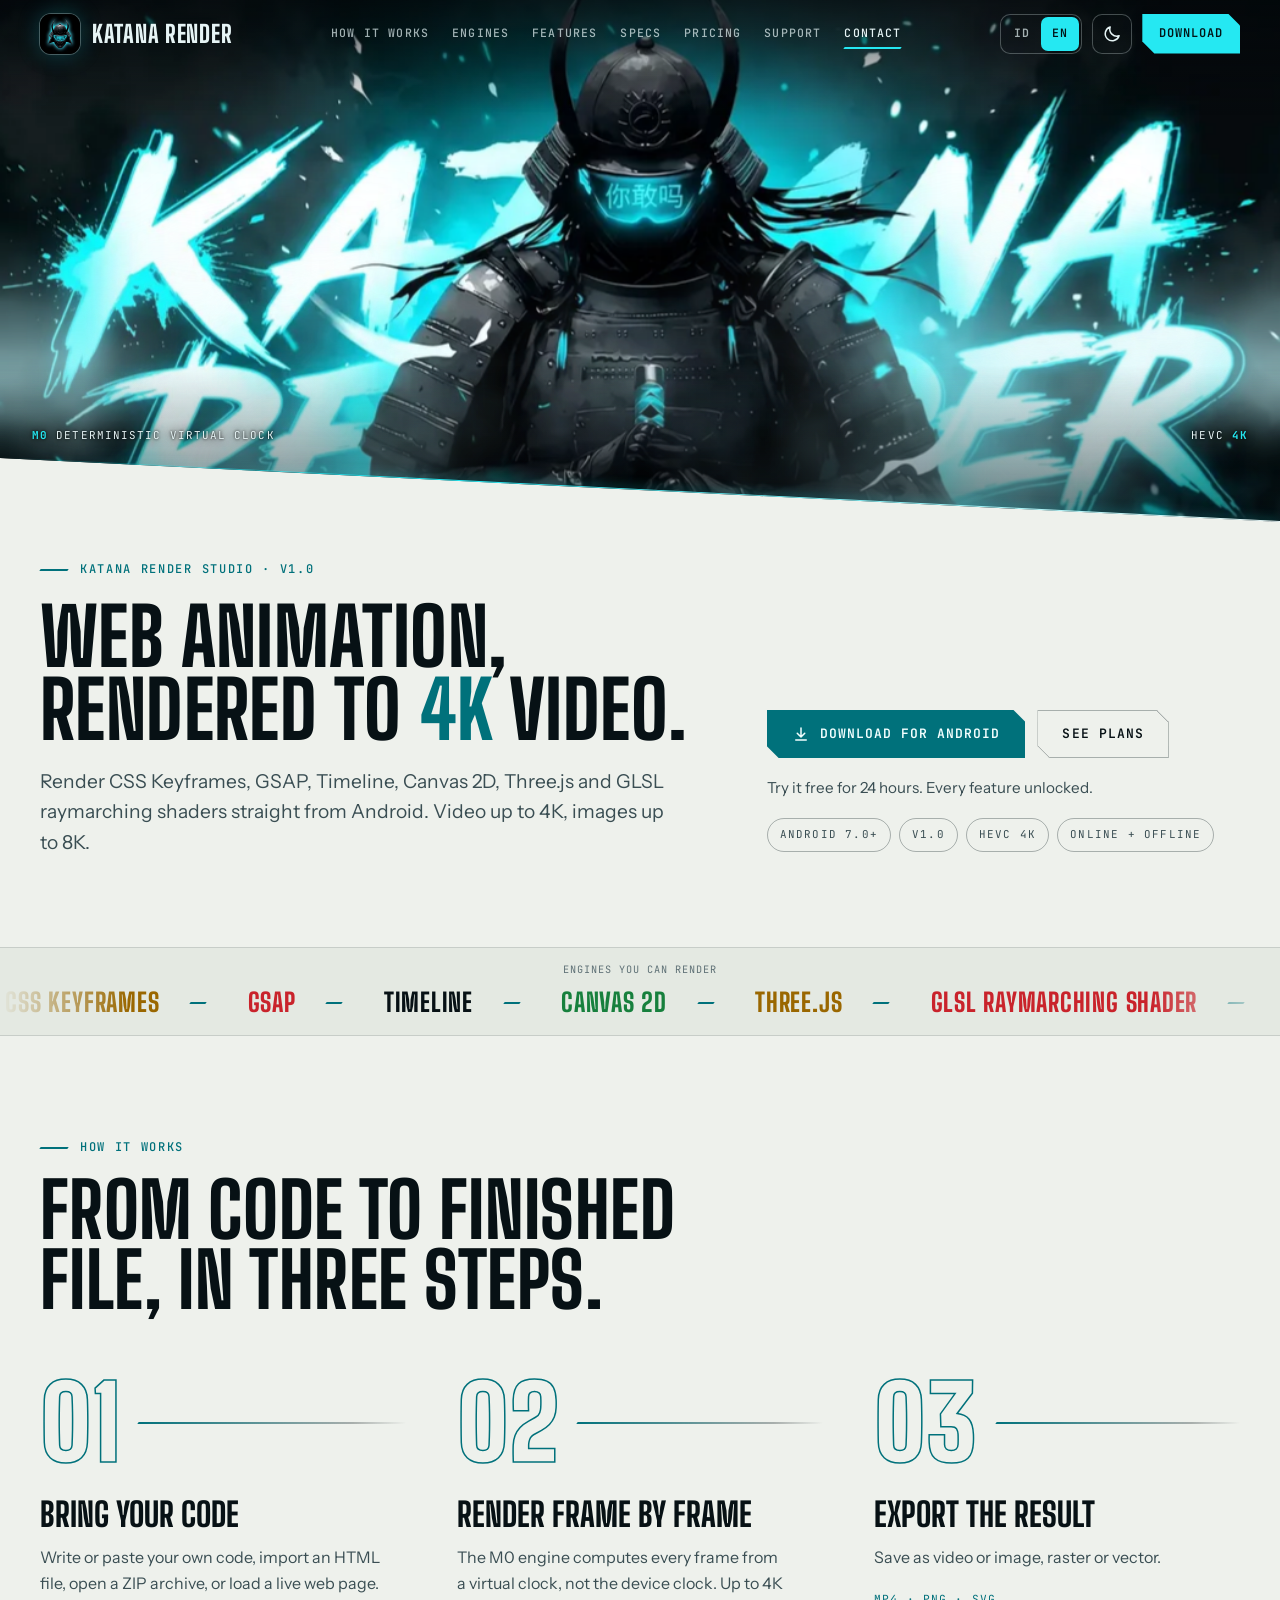
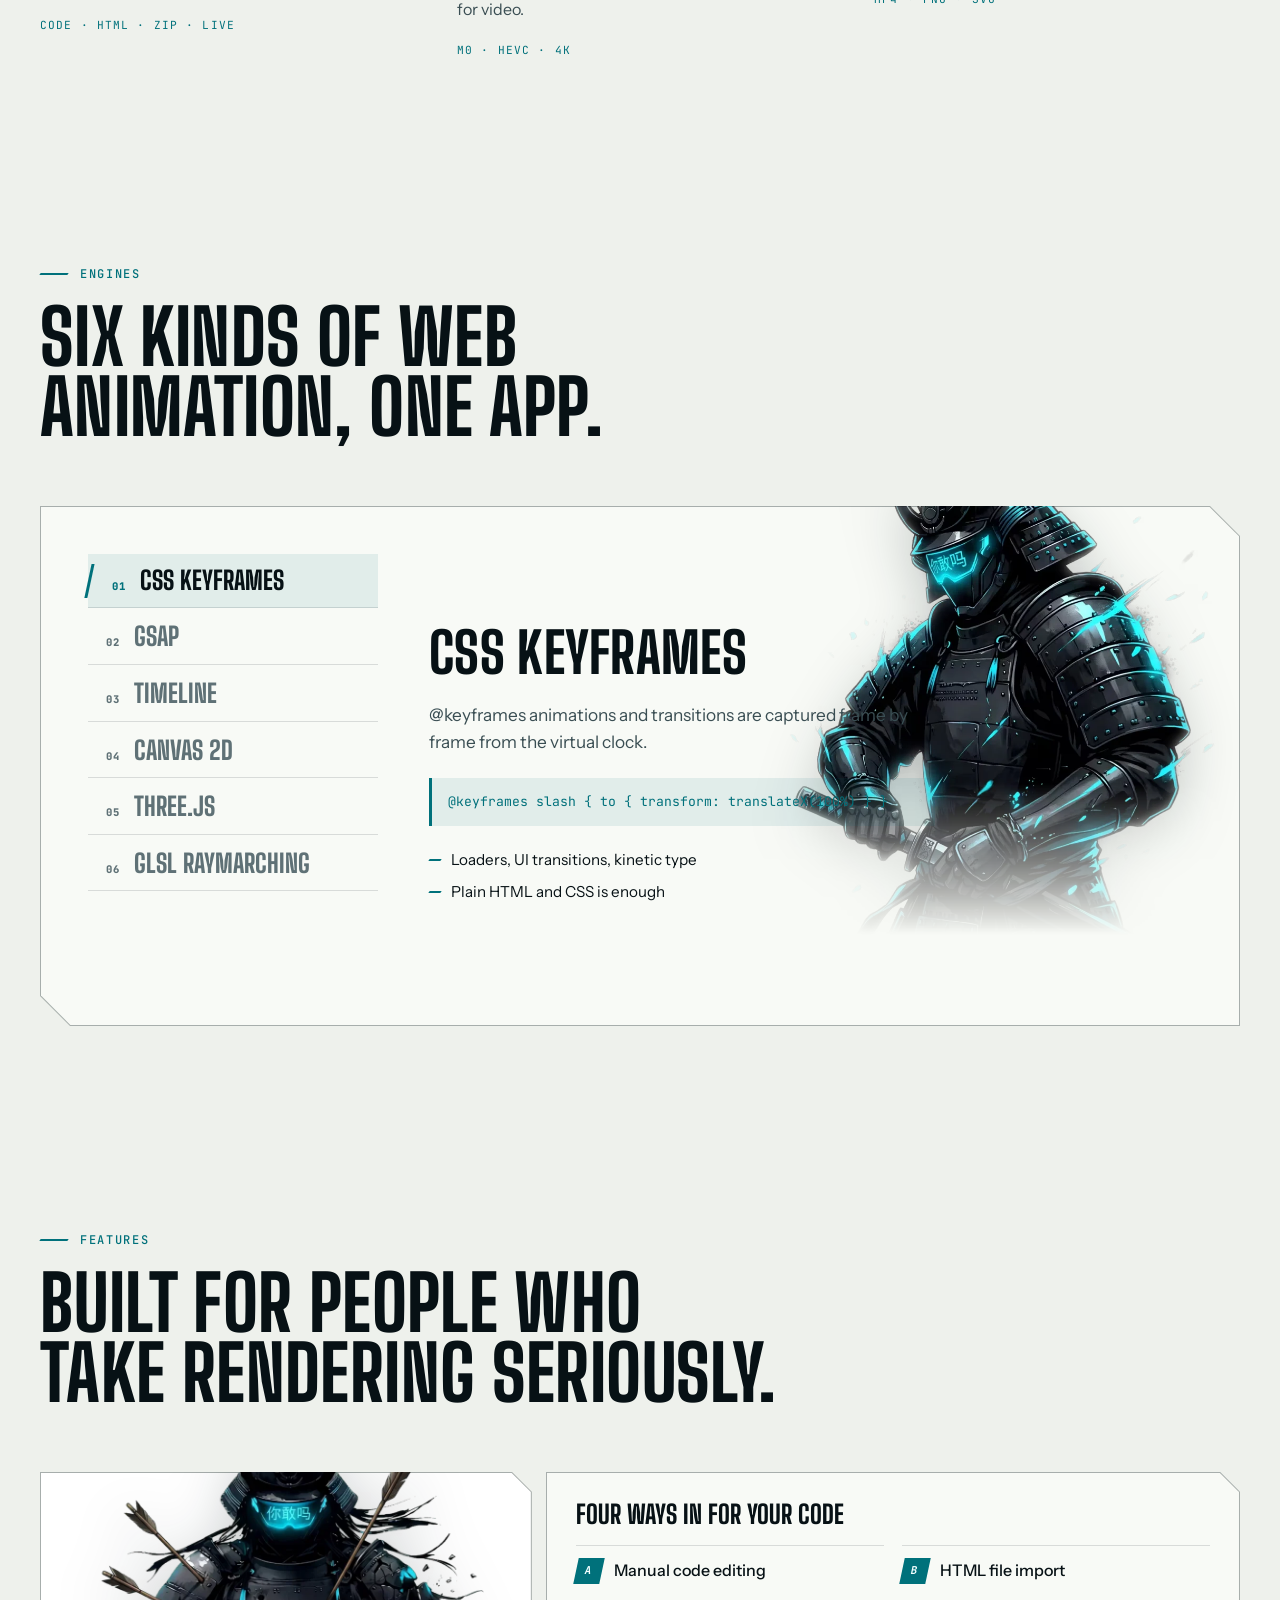
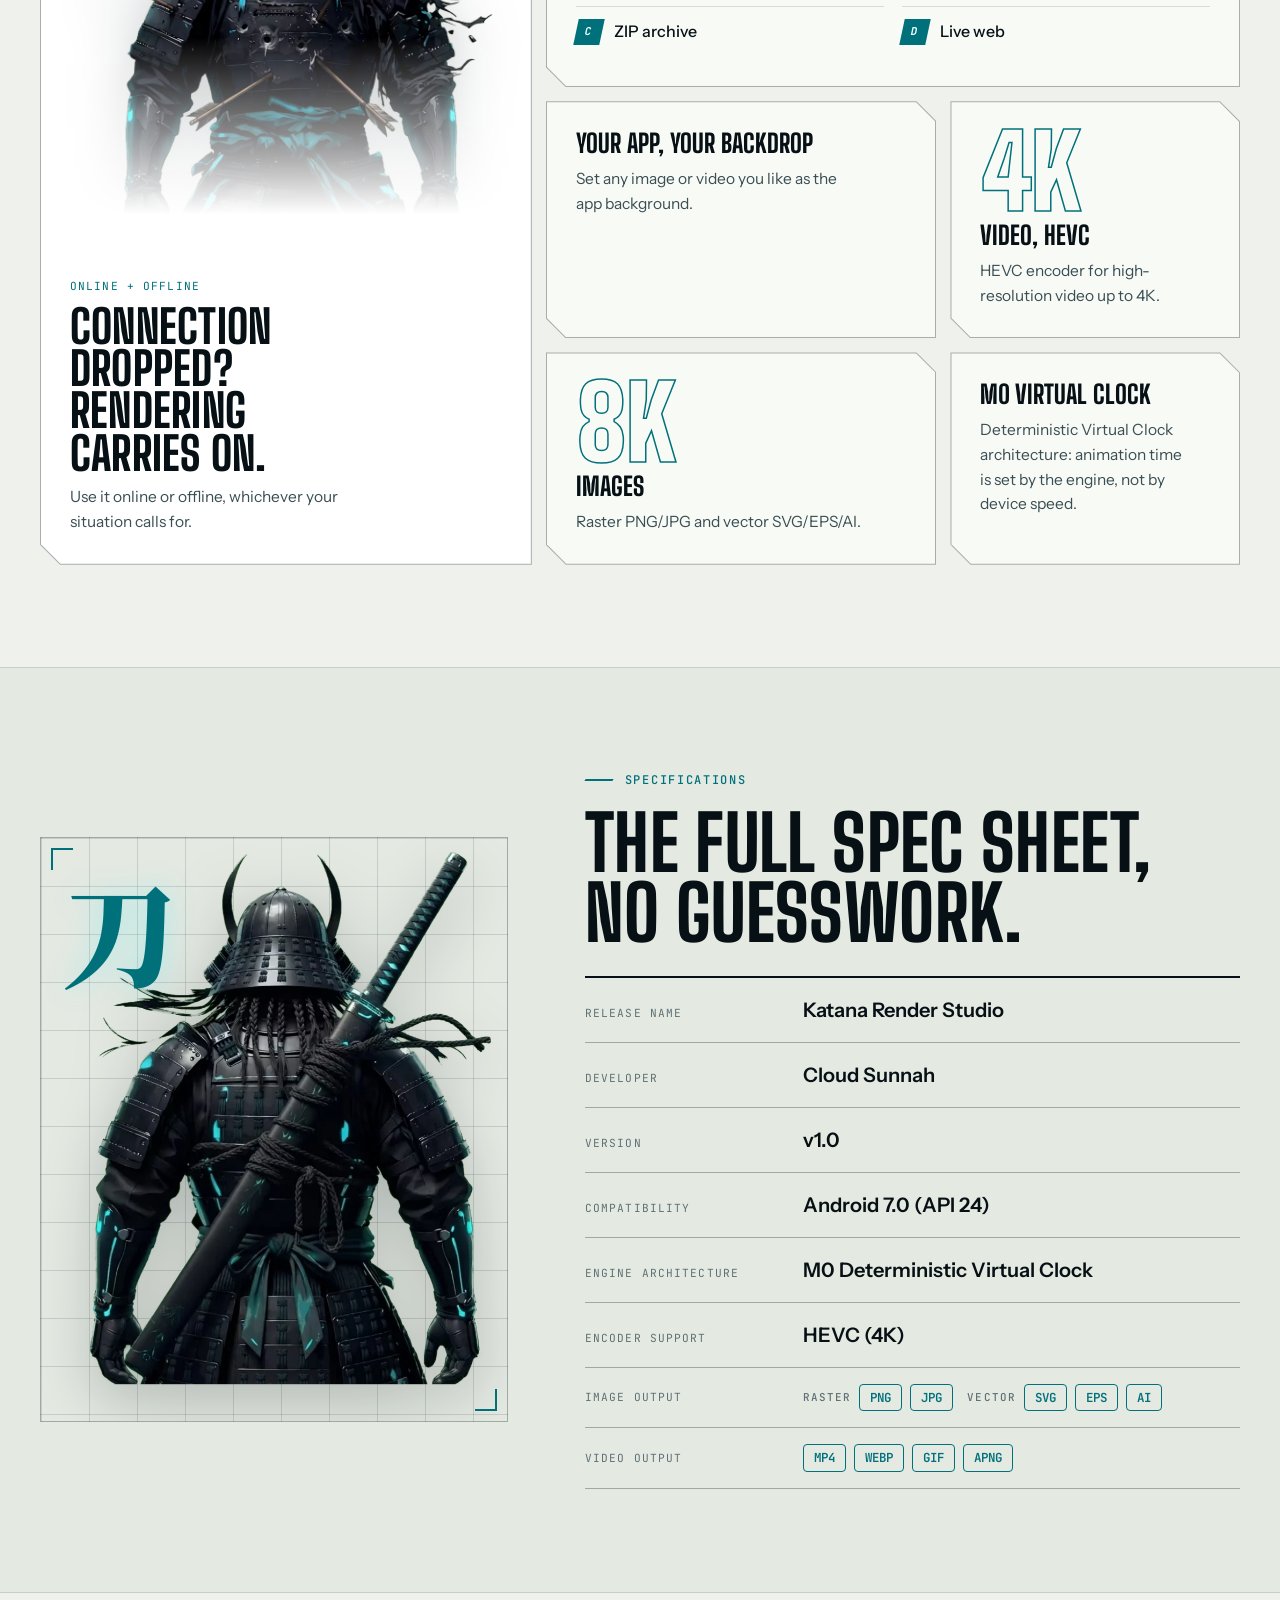
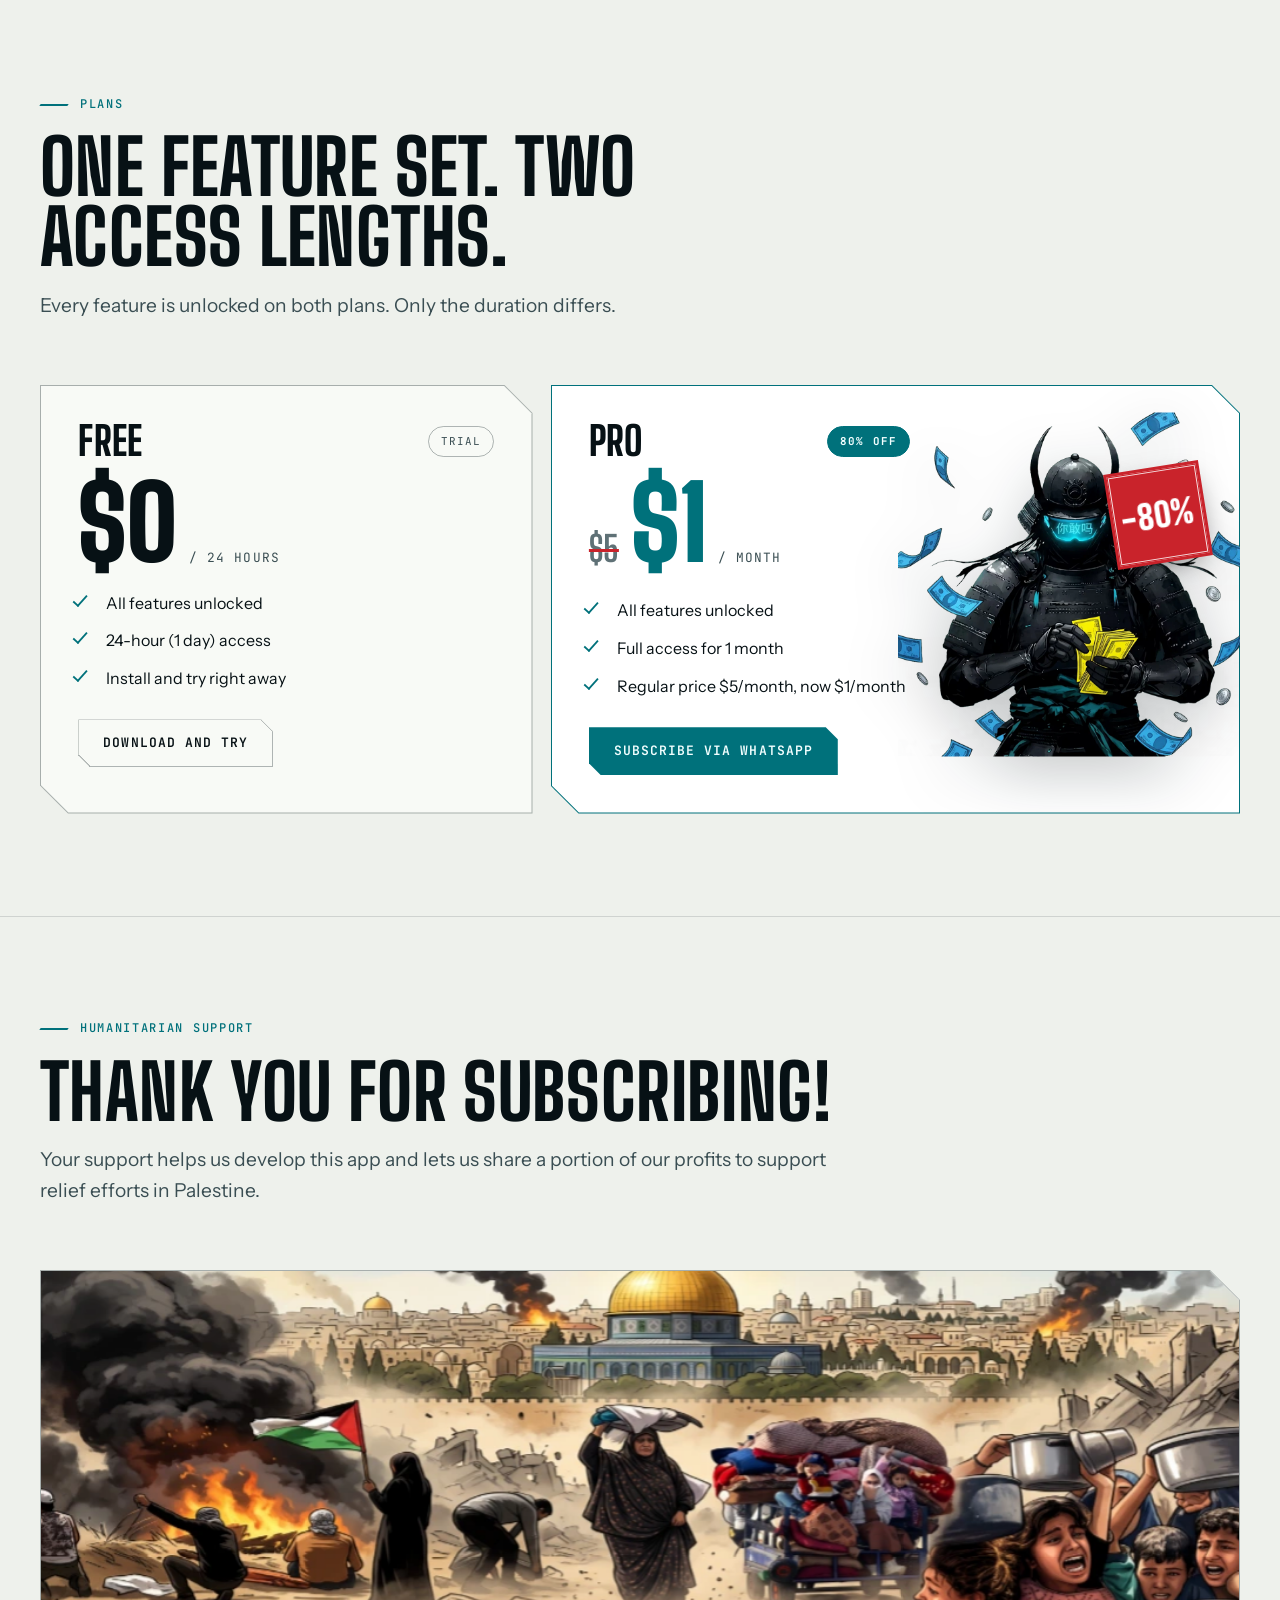
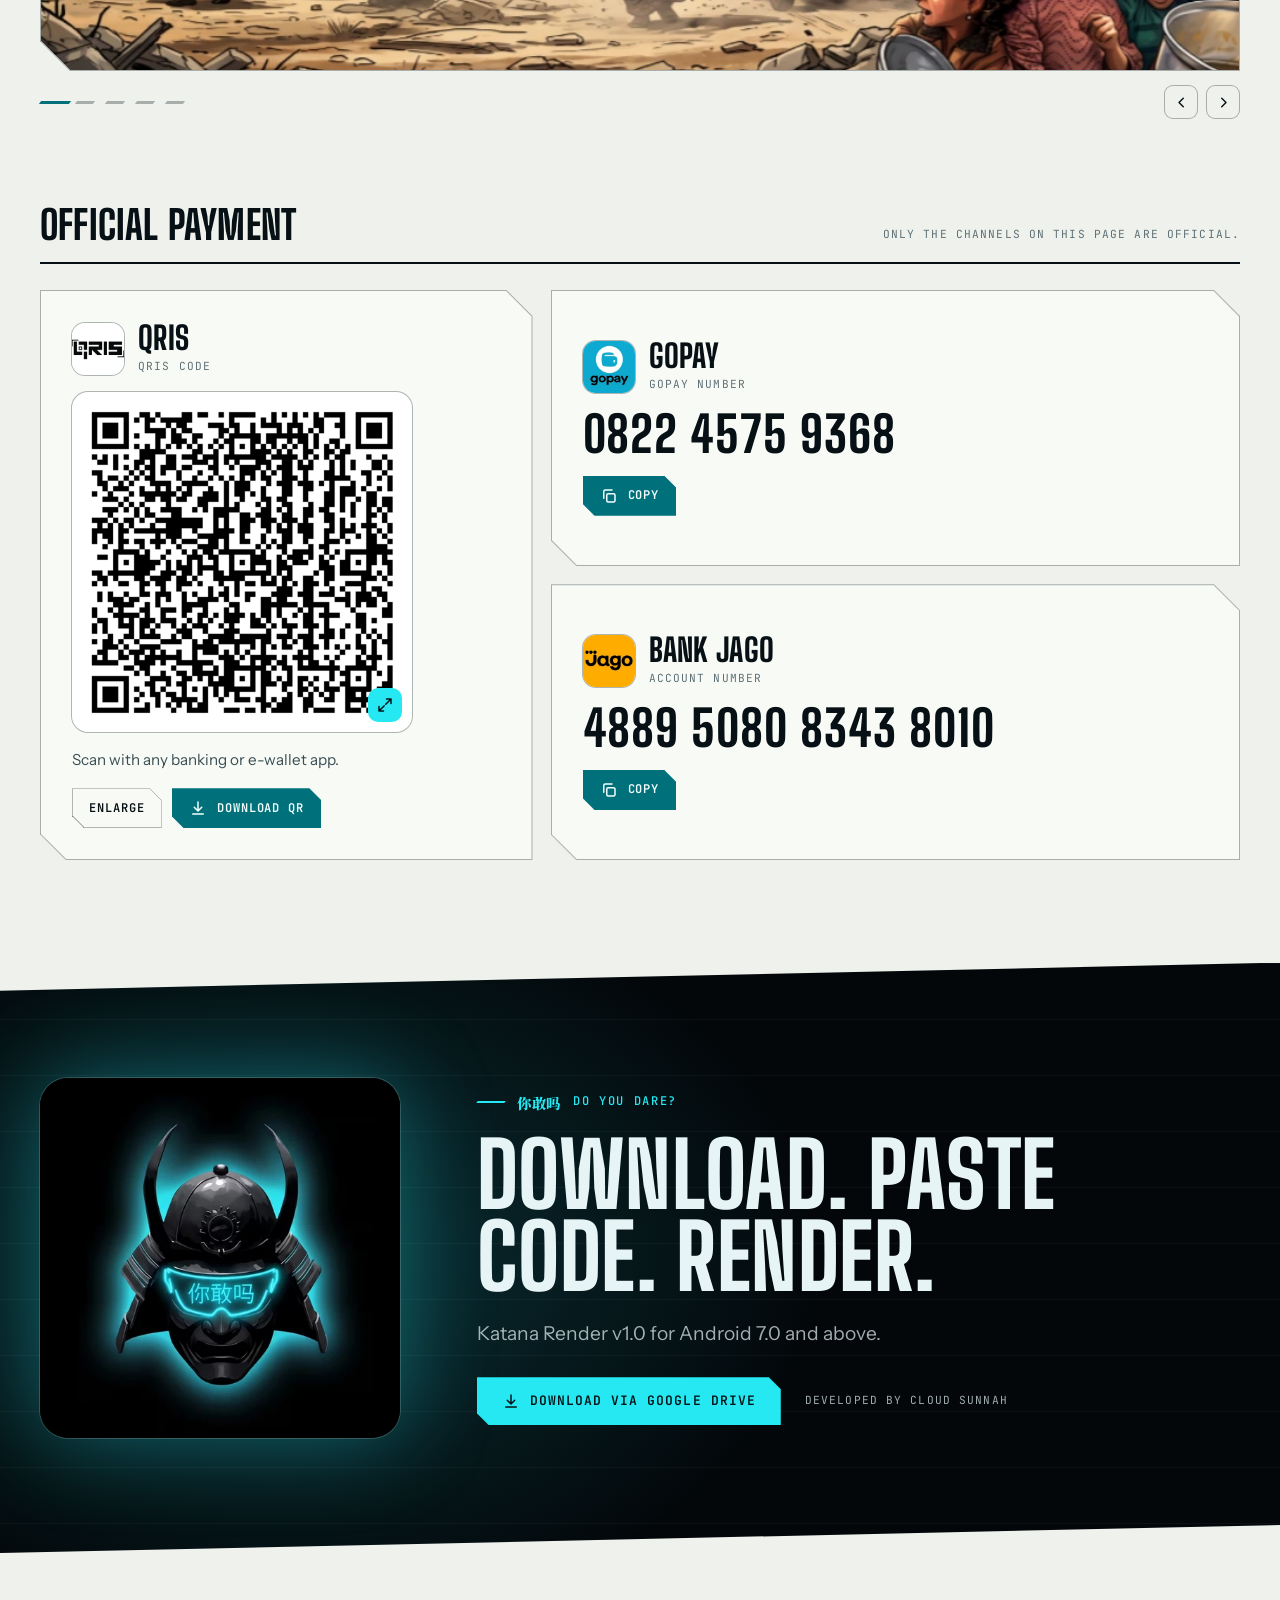
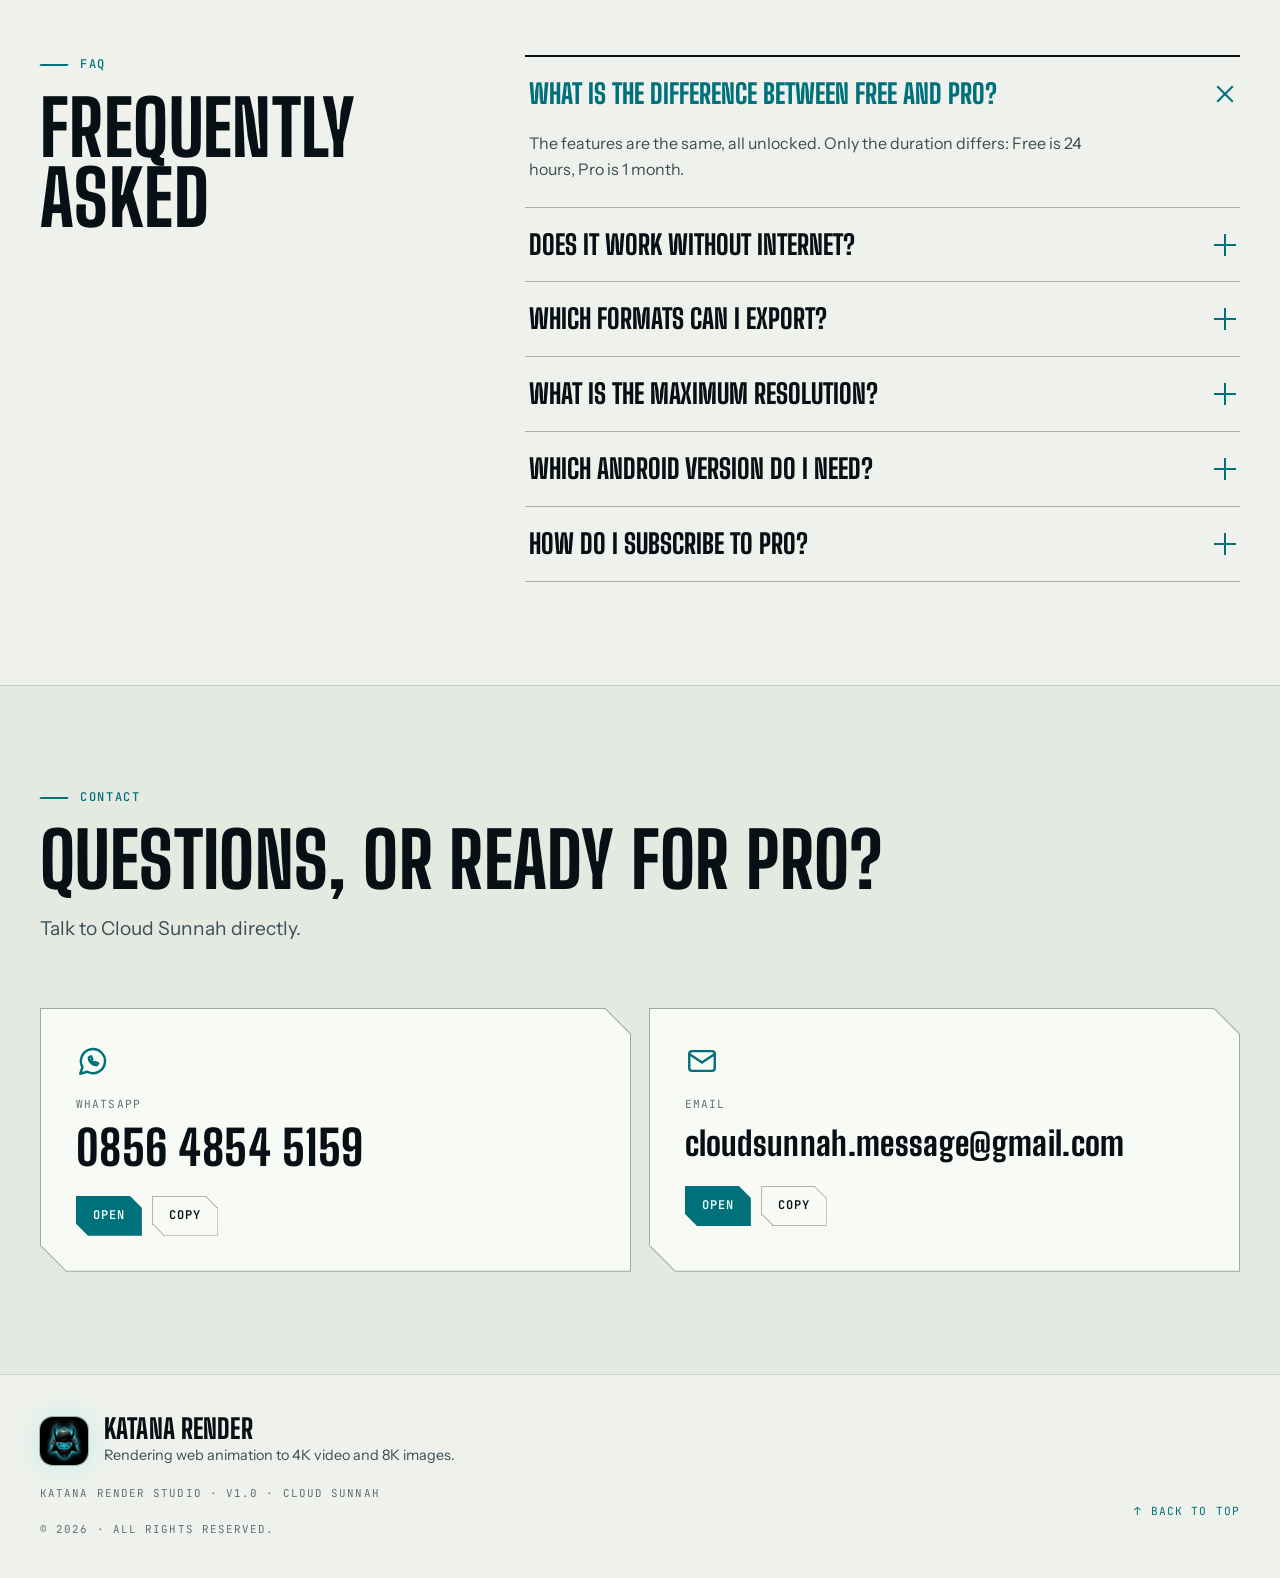
==== index.html @ 749feab5 "Add files via upload bismillah" ====
<!doctype html>
<html lang="id" data-theme="dark">
<head>
  <meta charset="utf-8">
  <meta name="viewport" content="width=device-width, initial-scale=1, viewport-fit=cover">
  <title>Katana Render — Render animasi web ke video 4K</title>
  <meta name="description" content="Katana Render mengubah animasi web (CSS Keyframes, GSAP, Canvas 2D, Three.js, GLSL) menjadi video hingga 4K dan gambar hingga 8K. Aplikasi Android, online dan offline.">
  <meta name="color-scheme" content="dark light">
  <meta name="theme-color" content="#05090b" media="(prefers-color-scheme: dark)">
  <meta name="theme-color" content="#eef1ec" media="(prefers-color-scheme: light)">

  <meta property="og:type" content="website">
  <meta property="og:title" content="Katana Render — Render animasi web ke video 4K">
  <meta property="og:description" content="Render CSS Keyframes, GSAP, Canvas 2D, Three.js dan GLSL Raymarching ke video 4K dan gambar 8K. Android 7.0+.">
  <meta property="og:image" content="assets/img/og-image.jpg">
  <meta name="twitter:card" content="summary_large_image">

  <link rel="icon" type="image/png" sizes="32x32" href="assets/img/favicon-32.png">
  <link rel="apple-touch-icon" href="assets/img/apple-touch-icon.png">


  <!-- Atur tema sebelum render pertama agar tidak berkedip -->
  <script src="js/core/theme-init.js"></script>

  <link rel="stylesheet" href="css/base/fonts.css">
  <link rel="stylesheet" href="css/base/tokens.css">
  <link rel="stylesheet" href="css/base/reset.css">
  <link rel="stylesheet" href="css/base/typography.css">
  <link rel="stylesheet" href="css/base/layout.css">
  <link rel="stylesheet" href="css/components/buttons.css">
  <link rel="stylesheet" href="css/components/nav.css">
  <link rel="stylesheet" href="css/components/hero.css">
  <link rel="stylesheet" href="css/components/marquee.css">
  <link rel="stylesheet" href="css/components/workflow.css">
  <link rel="stylesheet" href="css/components/engines.css">
  <link rel="stylesheet" href="css/components/features.css">
  <link rel="stylesheet" href="css/components/specs.css">
  <link rel="stylesheet" href="css/components/pricing.css">
  <link rel="stylesheet" href="css/components/humanity.css">
  <link rel="stylesheet" href="css/components/download.css">
  <link rel="stylesheet" href="css/components/faq.css">
  <link rel="stylesheet" href="css/components/contact.css">
  <link rel="stylesheet" href="css/components/footer.css">
  <link rel="stylesheet" href="css/components/toast.css">
</head>

<body>
  <a class="skip" href="#main" data-i18n="skip">Lompat ke konten</a>

  <!-- ============ NAV ============ -->
  <header class="nav" id="nav">
    <div class="container nav__bar">
      <a class="nav__brand" href="#top" aria-label="Katana Render">
        <img src="assets/img/logo.webp" width="40" height="40" alt="">
        <span class="nav__name">Katana Render</span>
      </a>

      <nav class="nav__links" id="nav-links" aria-label="Utama" data-i18n-attr="aria-label:nav.label">
        <a href="#workflow" data-i18n="nav.workflow">Cara kerja</a>
        <a href="#engines" data-i18n="nav.engines">Mesin</a>
        <a href="#features" data-i18n="nav.features">Fitur</a>
        <a href="#specs" data-i18n="nav.specs">Spesifikasi</a>
        <a href="#pricing" data-i18n="nav.pricing">Harga</a>
        <a href="#humanity" data-i18n="nav.humanity">Dukungan</a>
        <a href="#contact" data-i18n="nav.contact">Kontak</a>
      </nav>

      <div class="nav__tools">
        <div class="seg" role="group" aria-label="Bahasa" data-i18n-attr="aria-label:nav.lang">
          <button type="button" data-lang="id" aria-pressed="true">ID</button>
          <button type="button" data-lang="en" aria-pressed="false">EN</button>
        </div>
        <button type="button" class="icon-btn" id="theme-toggle" aria-label="Ganti tema" data-i18n-attr="aria-label:nav.theme">
          <svg class="ic-sun" viewBox="0 0 24 24" fill="none" stroke="currentColor" stroke-width="1.8" stroke-linecap="round"><circle cx="12" cy="12" r="4"/><path d="M12 2v2M12 20v2M4.9 4.9l1.4 1.4M17.7 17.7l1.4 1.4M2 12h2M20 12h2M4.9 19.1l1.4-1.4M17.7 6.3l1.4-1.4"/></svg>
          <svg class="ic-moon" viewBox="0 0 24 24" fill="none" stroke="currentColor" stroke-width="1.8" stroke-linecap="round" stroke-linejoin="round"><path d="M20.5 14.2A8.5 8.5 0 0 1 9.8 3.5a8.5 8.5 0 1 0 10.7 10.7z"/></svg>
        </button>
        <a class="btn btn--sm nav__cta" data-download href="https://drive.google.com/file/d/1p0Or61ZKCvpSlq1IS3G8PipPp3eMgtTs/view?usp=drivesdk" target="_blank" rel="noopener" data-i18n="nav.download">Unduh</a>
        <button type="button" class="burger icon-btn" id="burger" aria-expanded="false" aria-controls="nav-links" aria-label="Menu" data-i18n-attr="aria-label:nav.menu">
          <span></span><span></span>
        </button>
      </div>
    </div>
  </header>

  <main id="main">

    <!-- ============ HERO ============ -->
    <section class="hero" id="top">
      <div class="hero__stage">
        <picture class="hero__art" id="hero-art">
          <source media="(max-width: 760px)" srcset="assets/img/katana-banner-m.webp">
          <img src="assets/img/katana-banner.webp" width="2200" height="1228" fetchpriority="high"
               alt="Samurai berbaju zirah hitam dengan visor cyan neon di depan tulisan Katana Render"
               data-i18n-attr="alt:hero.alt">
        </picture>
        <div class="hero__fog" aria-hidden="true"><i class="hero__fog-a keep-motion"></i><i class="hero__fog-b keep-motion"></i></div>
        <div class="hero__shade"></div>
        <p class="hero__hud hero__hud--l mono" aria-hidden="true"><span>M0</span> Deterministic Virtual Clock</p>
        <p class="hero__hud hero__hud--r mono" aria-hidden="true">HEVC <span>4K</span></p>
        <svg class="hero__blade" viewBox="0 0 100 10" preserveAspectRatio="none" aria-hidden="true">
          <defs>
            <linearGradient id="blade-g" x1="0" x2="1"><stop offset="0" stop-color="#25e8f2" stop-opacity="0"/><stop offset=".35" stop-color="#25e8f2"/><stop offset="1" stop-color="#e6f4f5"/></linearGradient>
          </defs>
          <line x1="0" y1="0" x2="100" y2="10" stroke="url(#blade-g)" stroke-width="2" vector-effect="non-scaling-stroke"/>
        </svg>
      </div>

      <div class="container hero__body">
        <div class="hero__copy">
          <p class="eyebrow" data-reveal>Katana Render Studio · v1.0</p>
          <h1 class="h-display hero__title" data-reveal style="--d:80ms" data-i18n-html="hero.title">Animasi web jadi video <em>4K</em>.</h1>
          <p class="lead" data-reveal style="--d:160ms" data-i18n="hero.lead">Render CSS Keyframes, GSAP, Timeline, Canvas 2D, Three.js, sampai GLSL Raymarching Shader langsung dari Android. Video hingga 4K, gambar hingga 8K.</p>
        </div>

        <div class="hero__side" data-reveal style="--d:240ms">
          <div class="hero__cta">
            <a class="btn" data-download href="https://drive.google.com/file/d/1p0Or61ZKCvpSlq1IS3G8PipPp3eMgtTs/view?usp=drivesdk" target="_blank" rel="noopener">
              <svg viewBox="0 0 24 24" fill="none" stroke="currentColor" stroke-width="2" stroke-linecap="round" stroke-linejoin="round" aria-hidden="true"><path d="M12 4v12m0 0l-5-5m5 5l5-5M5 20h14"/></svg>
              <span data-i18n="hero.cta">Unduh untuk Android</span>
            </a>
            <a class="btn btn--ghost" href="#pricing" data-i18n="hero.cta2">Lihat paket</a>
          </div>
          <p class="hero__note" data-i18n="hero.note">Coba gratis 24 jam. Semua fitur terbuka.</p>
          <ul class="hero__chips mono" aria-label="Ringkasan">
            <li>Android 7.0+</li>
            <li>v1.0</li>
            <li>HEVC 4K</li>
            <li>Online + Offline</li>
          </ul>
        </div>
      </div>
    </section>

    <!-- ============ MARQUEE ============ -->
    <section class="marquee" aria-labelledby="marquee-label">
      <p class="marquee__label mono" id="marquee-label" data-i18n="marquee.label">Mesin yang bisa dirender</p>
      <div class="marquee__viewport">
        <div class="marquee__track keep-motion">
          <ul class="marquee__list">
            <li>CSS Keyframes</li><li>GSAP</li><li>Timeline</li><li>Canvas 2D</li><li>Three.js</li><li>GLSL Raymarching Shader</li>
          </ul>
          <ul class="marquee__list" aria-hidden="true">
            <li>CSS Keyframes</li><li>GSAP</li><li>Timeline</li><li>Canvas 2D</li><li>Three.js</li><li>GLSL Raymarching Shader</li>
          </ul>
        </div>
      </div>
    </section>

    <!-- ============ WORKFLOW ============ -->
    <section class="section workflow" id="workflow">
      <div class="container">
        <header class="section-head">
          <p class="eyebrow" data-reveal data-i18n="wf.eyebrow">Cara kerja</p>
          <h2 class="h-display" data-reveal data-i18n="wf.title">Dari kode ke file jadi, tiga langkah.</h2>
        </header>

        <ol class="workflow__steps">
          <li class="step" data-reveal>
            <span class="step__no" aria-hidden="true">01</span>
            <h3 class="step__t" data-i18n="wf.1.t">Masukkan kodenya</h3>
            <p class="step__d" data-i18n="wf.1.d">Tulis atau tempel kode sendiri, impor file HTML, buka arsip ZIP, atau muat dari live web.</p>
            <p class="step__tags mono">Code · HTML · ZIP · Live</p>
          </li>
          <li class="step" data-reveal style="--d:120ms">
            <span class="step__no" aria-hidden="true">02</span>
            <h3 class="step__t" data-i18n="wf.2.t">Render per frame</h3>
            <p class="step__d" data-i18n="wf.2.d">Mesin M0 menghitung tiap frame dari jam virtual, bukan jam perangkat. Resolusi sampai 4K untuk video.</p>
            <p class="step__tags mono">M0 · HEVC · 4K</p>
          </li>
          <li class="step" data-reveal style="--d:240ms">
            <span class="step__no" aria-hidden="true">03</span>
            <h3 class="step__t" data-i18n="wf.3.t">Ekspor hasilnya</h3>
            <p class="step__d" data-i18n="wf.3.d">Simpan sebagai video atau gambar, raster maupun vektor.</p>
            <p class="step__tags mono">MP4 · PNG · SVG</p>
          </li>
        </ol>
      </div>
    </section>

    <!-- ============ ENGINES ============ -->
    <section class="section engines" id="engines">
      <div class="container">
        <header class="section-head">
          <p class="eyebrow" data-reveal data-i18n="eng.eyebrow">Mesin</p>
          <h2 class="h-display" data-reveal data-i18n="eng.title">Enam jenis animasi web, satu aplikasi.</h2>
        </header>

        <div class="engines__stage cut" data-reveal>
          <div class="engines__tabs" role="tablist" aria-orientation="vertical" aria-label="Mesin" data-i18n-attr="aria-label:eng.tablist">
            <button role="tab" id="tab-1" aria-controls="panel-1" aria-selected="true"><span class="mono">01</span>CSS Keyframes</button>
            <button role="tab" id="tab-2" aria-controls="panel-2" aria-selected="false" tabindex="-1"><span class="mono">02</span>GSAP</button>
            <button role="tab" id="tab-3" aria-controls="panel-3" aria-selected="false" tabindex="-1"><span class="mono">03</span>Timeline</button>
            <button role="tab" id="tab-4" aria-controls="panel-4" aria-selected="false" tabindex="-1"><span class="mono">04</span>Canvas 2D</button>
            <button role="tab" id="tab-5" aria-controls="panel-5" aria-selected="false" tabindex="-1"><span class="mono">05</span>Three.js</button>
            <button role="tab" id="tab-6" aria-controls="panel-6" aria-selected="false" tabindex="-1"><span class="mono">06</span>GLSL Raymarching</button>
          </div>

          <div class="engines__panels">
            <article class="panel" role="tabpanel" id="panel-1" aria-labelledby="tab-1">
              <h3 class="h-display">CSS Keyframes</h3>
              <p class="panel__d" data-i18n="eng.1.d">Animasi @keyframes dan transition diambil per frame dari jam virtual.</p>
              <code class="panel__code">@keyframes slash { to { transform: translateX(100%) } }</code>
              <ul class="panel__pts"><li data-i18n="eng.1.p1">Loader, transisi UI, teks kinetik</li><li data-i18n="eng.1.p2">Cukup HTML dan CSS</li></ul>
            </article>
            <article class="panel" role="tabpanel" id="panel-2" aria-labelledby="tab-2" hidden>
              <h3 class="h-display">GSAP</h3>
              <p class="panel__d" data-i18n="eng.2.d">Tween dan timeline GSAP dikunci ke jam virtual, jadi tiap frame jatuh tepat di waktunya.</p>
              <code class="panel__code">gsap.timeline().to(".blade", { x: 600, ease: "power4.out" })</code>
              <ul class="panel__pts"><li data-i18n="eng.2.p1">Motion graphic berlapis</li><li data-i18n="eng.2.p2">Urutan dan easing presisi</li></ul>
            </article>
            <article class="panel" role="tabpanel" id="panel-3" aria-labelledby="tab-3" hidden>
              <h3 class="h-display">Timeline</h3>
              <p class="panel__d" data-i18n="eng.3.d">Animasi berbasis garis waktu: urutan, jeda, dan tumpang-tindih antar elemen dirender sesuai posisinya.</p>
              <code class="panel__code">tl.add(intro).add(scene, "-=0.4").seek(2.4)</code>
              <ul class="panel__pts"><li data-i18n="eng.3.p1">Intro, outro, dan lower third</li><li data-i18n="eng.3.p2">Banyak adegan dalam satu proyek</li></ul>
            </article>
            <article class="panel" role="tabpanel" id="panel-4" aria-labelledby="tab-4" hidden>
              <h3 class="h-display">Canvas 2D</h3>
              <p class="panel__d" data-i18n="eng.4.d">Gambar Canvas 2D digambar ulang tiap frame.</p>
              <code class="panel__code">ctx.clearRect(0, 0, w, h); ctx.arc(x, y, r, 0, Math.PI * 2)</code>
              <ul class="panel__pts"><li data-i18n="eng.4.p1">Partikel dan generative art</li><li data-i18n="eng.4.p2">Grafik data bergerak</li></ul>
            </article>
            <article class="panel" role="tabpanel" id="panel-5" aria-labelledby="tab-5" hidden>
              <h3 class="h-display">Three.js</h3>
              <p class="panel__d" data-i18n="eng.5.d">Scene 3D WebGL lengkap dengan kamera, cahaya, dan model.</p>
              <code class="panel__code">renderer.render(scene, camera)</code>
              <ul class="panel__pts"><li data-i18n="eng.5.p1">Logo 3D dan produk</li><li data-i18n="eng.5.p2">Sampai video 4K</li></ul>
            </article>
            <article class="panel" role="tabpanel" id="panel-6" aria-labelledby="tab-6" hidden>
              <h3 class="h-display">GLSL Raymarching Shader</h3>
              <p class="panel__d" data-i18n="eng.6.d">Shader fragment dengan ray marching: bentuk 3D lahir dari rumus matematika, dihitung per piksel.</p>
              <code class="panel__code">float d = map(ro + rd * t); t += d;</code>
              <ul class="panel__pts"><li data-i18n="eng.6.p1">Visual abstrak dan fraktal</li><li data-i18n="eng.6.p2">Latar loop yang bersih</li></ul>
            </article>
          </div>

          <img class="engines__art" data-parallax="0.06" src="assets/img/katana-samping.webp" width="1024" height="1024" loading="lazy"
               alt="Samurai berzirah hitam dengan garis cyan neon sedang menghunus katana" data-i18n-attr="alt:eng.alt">
        </div>
      </div>
    </section>

    <!-- ============ FEATURES ============ -->
    <section class="section features" id="features">
      <div class="container">
        <header class="section-head">
          <p class="eyebrow" data-reveal data-i18n="feat.eyebrow">Fitur</p>
          <h2 class="h-display" data-reveal data-i18n="feat.title">Dibuat untuk yang serius merender.</h2>
        </header>

        <div class="bento">
          <article class="cell cell--a cut" data-reveal>
            <p class="cell__tag mono">Online + Offline</p>
            <h3 class="cell__t h-display" data-i18n="feat.a.t">Koneksi putus? Render tetap jalan.</h3>
            <p class="cell__d" data-i18n="feat.a.d">Dipakai online maupun offline, sesuai situasi Anda.</p>
            <img class="cell__art" data-parallax="0.05" src="assets/img/katana-panah.webp" width="1024" height="1024" loading="lazy"
                 alt="Samurai berzirah hitam tertancap anak panah namun tetap berdiri tegak" data-i18n-attr="alt:feat.a.alt">
          </article>

          <article class="cell cell--b cut" data-reveal style="--d:80ms">
            <h3 class="cell__t cell__t--sm" data-i18n="feat.b.t">Empat pintu masuk untuk kode</h3>
            <ul class="cell__list">
              <li><span class="mono">A</span><span data-i18n="feat.b.1">Edit kode manual</span></li>
              <li><span class="mono">B</span><span data-i18n="feat.b.2">Impor file HTML</span></li>
              <li><span class="mono">C</span><span data-i18n="feat.b.3">Arsip ZIP</span></li>
              <li><span class="mono">D</span><span data-i18n="feat.b.4">Live web</span></li>
            </ul>
          </article>

          <article class="cell cell--c cut" data-reveal style="--d:120ms">
            <h3 class="cell__t cell__t--sm" data-i18n="feat.c.t">Latar aplikasi milik Anda</h3>
            <p class="cell__d" data-i18n="feat.c.d">Pasang gambar atau video favorit sebagai latar belakang aplikasi.</p>
          </article>

          <article class="cell cell--d cut" data-reveal style="--d:160ms">
            <p class="cell__big" aria-hidden="true">4K</p>
            <h3 class="cell__t cell__t--sm" data-i18n="feat.d.t">Video, HEVC</h3>
            <p class="cell__d" data-i18n="feat.d.d">Enkoder HEVC untuk video resolusi tinggi hingga 4K.</p>
          </article>

          <article class="cell cell--e cut" data-reveal style="--d:200ms">
            <p class="cell__big" aria-hidden="true">8K</p>
            <h3 class="cell__t cell__t--sm" data-i18n="feat.e.t">Gambar</h3>
            <p class="cell__d" data-i18n="feat.e.d">Raster PNG/JPG dan vektor SVG/EPS/AI.</p>
          </article>

          <article class="cell cell--f cut" data-reveal style="--d:240ms">
            <h3 class="cell__t cell__t--sm" data-i18n="feat.f.t">Jam virtual M0</h3>
            <p class="cell__d" data-i18n="feat.f.d">Arsitektur Deterministic Virtual Clock: waktu animasi ditentukan mesin, bukan kecepatan perangkat.</p>
          </article>
        </div>
      </div>
    </section>

    <!-- ============ SPECS ============ -->
    <section class="section specs" id="specs">
      <div class="container specs__grid">
        <figure class="specs__fig" data-reveal>
          <div class="specs__frame">
            <img data-parallax="0.04" src="assets/img/katana-belakang.webp" width="1024" height="1024" loading="lazy"
                 alt="Samurai dilihat dari belakang dengan katana terikat di punggung" data-i18n-attr="alt:spec.alt">
          </div>
          <figcaption class="specs__han" aria-hidden="true">刀</figcaption>
        </figure>

        <div class="specs__body">
          <header class="section-head">
            <p class="eyebrow" data-reveal data-i18n="spec.eyebrow">Spesifikasi</p>
            <h2 class="h-display" data-reveal data-i18n="spec.title">Spesifikasi lengkap, tanpa tebak-tebakan.</h2>
          </header>

          <dl class="sheet" data-reveal>
            <div class="sheet__row"><dt class="mono" data-i18n="spec.k1">Nama rilis</dt><dd>Katana Render Studio</dd></div>
            <div class="sheet__row"><dt class="mono" data-i18n="spec.k2">Pengembang</dt><dd>Cloud Sunnah</dd></div>
            <div class="sheet__row"><dt class="mono" data-i18n="spec.k3">Versi</dt><dd>v1.0</dd></div>
            <div class="sheet__row"><dt class="mono" data-i18n="spec.k4">Kompatibilitas</dt><dd>Android 7.0 (API 24)</dd></div>
            <div class="sheet__row"><dt class="mono" data-i18n="spec.k5">Arsitektur mesin</dt><dd>M0 Deterministic Virtual Clock</dd></div>
            <div class="sheet__row"><dt class="mono" data-i18n="spec.k6">Dukungan enkoder</dt><dd>HEVC (4K)</dd></div>
            <div class="sheet__row"><dt class="mono" data-i18n="spec.k7">Keluaran gambar</dt>
              <dd class="fmt"><span>Raster</span><b>PNG</b><b>JPG</b><span>Vector</span><b>SVG</b><b>EPS</b><b>AI</b></dd></div>
            <div class="sheet__row"><dt class="mono" data-i18n="spec.k8">Keluaran video</dt>
              <dd class="fmt"><b>MP4</b><b>WEBP</b><b>GIF</b><b>APNG</b></dd></div>
          </dl>
        </div>
      </div>
    </section>

    <!-- ============ PRICING ============ -->
    <section class="section pricing" id="pricing">
      <div class="container">
        <header class="section-head">
          <p class="eyebrow" data-reveal data-i18n="price.eyebrow">Paket</p>
          <h2 class="h-display" data-reveal data-i18n="price.title">Satu set fitur. Dua lama akses.</h2>
          <p class="lead" data-reveal data-i18n="price.lead">Semua fitur terbuka di kedua paket. Bedanya hanya durasi.</p>
        </header>

        <div class="plans">
          <article class="plan plan--free cut" data-reveal>
            <header class="plan__head">
              <h3 class="plan__name h-display">Free</h3>
              <p class="plan__tag mono" data-i18n="price.free.tag">Uji coba</p>
            </header>
            <p class="plan__price"><span class="plan__amt">$0</span><span class="plan__per" data-i18n="price.free.per">/ 24 jam</span></p>
            <ul class="plan__list">
              <li data-i18n="price.1">Semua fitur terbuka</li>
              <li data-i18n="price.free.2">Akses 24 jam (1 hari)</li>
              <li data-i18n="price.free.3">Pasang dan langsung coba</li>
            </ul>
            <a class="btn btn--ghost plan__cta" data-download href="https://drive.google.com/file/d/1p0Or61ZKCvpSlq1IS3G8PipPp3eMgtTs/view?usp=drivesdk" target="_blank" rel="noopener" data-i18n="price.free.cta">Unduh dan coba</a>
          </article>

          <article class="plan plan--pro cut" data-reveal style="--d:120ms">
            <div class="plan__copy">
              <header class="plan__head">
                <h3 class="plan__name h-display">Pro</h3>
                <p class="plan__tag plan__tag--hot mono" data-i18n="price.pro.badge">Diskon 80%</p>
              </header>
              <p class="plan__price">
                <span class="plan__was" aria-label="Harga awal 5 dolar"><s>$5</s></span>
                <span class="plan__amt">$1</span><span class="plan__per" data-i18n="price.pro.per">/ bulan</span>
              </p>
              <ul class="plan__list">
                <li data-i18n="price.1">Semua fitur terbuka</li>
                <li data-i18n="price.pro.2">Akses penuh 1 bulan</li>
                <li data-i18n="price.pro.3">Harga normal $5/bulan, kini $1/bulan</li>
              </ul>
              <a class="btn plan__cta" id="wa-pro" href="https://wa.me/6285648545159" target="_blank" rel="noopener" data-wa="price.pro.msg" data-i18n="price.pro.cta">Berlangganan via WhatsApp</a>
            </div>
            <div class="plan__art" aria-hidden="false">
              <img data-parallax="0.05" src="assets/img/katana-uang.webp" width="1024" height="1024" loading="lazy"
                   alt="Samurai berzirah hitam menghitung uang dolar di tengah lembaran yang beterbangan" data-i18n-attr="alt:price.alt">
            </div>
            <div class="seal" aria-hidden="true"><span>-80%</span></div>
          </article>
        </div>
      </div>
    </section>

    <!-- ============ DUKUNGAN KEMANUSIAAN ============ -->
    <section class="section humanity" id="humanity" aria-labelledby="hum-title">
      <div class="container">
        <header class="section-head">
          <p class="eyebrow" data-reveal data-i18n="hum.eyebrow">Dukungan Kemanusiaan</p>
          <h2 class="h-display" id="hum-title" data-reveal data-i18n="hum.title">Terima kasih telah berlangganan!</h2>
          <p class="lead" data-reveal data-i18n="hum.lead">Dukungan Anda membantu kami mengembangkan aplikasi ini dan memungkinkan kami untuk membagikan sebagian dari keuntungan kami, demi mendukung upaya bantuan di Palestina.</p>
        </header>

        <div class="hum" data-reveal>
          <div class="hum__frame cut">
            <div class="hum__view">
              <div class="hum__track" tabindex="0" role="group" aria-roledescription="carousel" aria-label="Galeri banner kemanusiaan" data-i18n-attr="aria-label:hum.gallery">
            <div class="hum__slide" role="group" aria-roledescription="slide" aria-label="1 / 5">
              <img src="assets/img/humanity/banner_humanitarian_1.webp" width="1080" height="360" loading="lazy" decoding="async"
                   alt="Warga sipil Palestina mengungsi di antara puing, dengan Kubah Batu di kejauhan" data-i18n-attr="alt:hum.alt.1">
            </div>
            <div class="hum__slide" role="group" aria-roledescription="slide" aria-label="2 / 5">
              <img src="assets/img/humanity/banner_humanitarian_2.webp" width="1080" height="360" loading="lazy" decoding="async"
                   alt="Seorang pria menunduk di antara reruntuhan, dan seorang anak perempuan memegang boneka di dekat bendera Palestina" data-i18n-attr="alt:hum.alt.2">
            </div>
            <div class="hum__slide" role="group" aria-roledescription="slide" aria-label="3 / 5">
              <img src="assets/img/humanity/banner_humanitarian_3.webp" width="1080" height="360" loading="lazy" decoding="async"
                   alt="Para ibu saling menguatkan, sementara anak-anak duduk di dekat tenda pengungsian" data-i18n-attr="alt:hum.alt.3">
            </div>
            <div class="hum__slide" role="group" aria-roledescription="slide" aria-label="4 / 5">
              <img src="assets/img/humanity/banner_humanitarian_4.webp" width="1080" height="360" loading="lazy" decoding="async"
                   alt="Seorang ibu menggendong dan menggandeng anaknya melewati puing bangunan" data-i18n-attr="alt:hum.alt.4">
            </div>
            <div class="hum__slide" role="group" aria-roledescription="slide" aria-label="5 / 5">
              <img src="assets/img/humanity/banner_humanitarian_5.webp" width="1080" height="360" loading="lazy" decoding="async"
                   alt="Anak-anak bermain bersama di reruntuhan saat matahari terbenam" data-i18n-attr="alt:hum.alt.5">
            </div>
              </div>
            </div>
          </div>
          <div class="hum__bar">
            <div class="hum__dots">
            <button type="button" class="hum__dot" aria-current="true" aria-label="Banner 1 dari 5"></button>
            <button type="button" class="hum__dot" aria-label="Banner 2 dari 5"></button>
            <button type="button" class="hum__dot" aria-label="Banner 3 dari 5"></button>
            <button type="button" class="hum__dot" aria-label="Banner 4 dari 5"></button>
            <button type="button" class="hum__dot" aria-label="Banner 5 dari 5"></button>
            </div>
            <div class="hum__nav">
              <button type="button" class="icon-btn" data-hum-prev aria-label="Banner sebelumnya" data-i18n-attr="aria-label:hum.prev">
                <svg viewBox="0 0 24 24" fill="none" stroke="currentColor" stroke-width="2" stroke-linecap="round" stroke-linejoin="round"><path d="M14.5 6l-6 6 6 6"/></svg>
              </button>
              <button type="button" class="icon-btn" data-hum-next aria-label="Banner berikutnya" data-i18n-attr="aria-label:hum.next">
                <svg viewBox="0 0 24 24" fill="none" stroke="currentColor" stroke-width="2" stroke-linecap="round" stroke-linejoin="round"><path d="M9.5 6l6 6-6 6"/></svg>
              </button>
            </div>
          </div>
        </div>

        <div class="pay__head" data-reveal>
          <h3 class="h-display" data-i18n="hum.pay.title">Pembayaran resmi</h3>
          <p class="pay__note mono" data-i18n="hum.pay.note">Hanya kanal di halaman ini yang resmi.</p>
        </div>

        <div class="pay__grid">
          <article class="pcard pcard--qr cut" data-reveal>
            <div class="pcard__top">
              <span class="pcard__logo"><img src="assets/img/pay/qris-logo.webp" width="52" height="52" loading="lazy" alt=""></span>
              <div>
                <h4 class="pcard__name">QRIS</h4>
                <p class="pcard__k mono" data-i18n="hum.qris.k">Kode QRIS</p>
              </div>
            </div>
            <button type="button" class="qr" data-qr-open data-qr-src="assets/img/pay/me-bar-code.webp" aria-label="Perbesar kode QRIS" data-i18n-attr="aria-label:hum.qris.zoomlabel">
              <img src="assets/img/pay/me-bar-code.webp" width="1024" height="1024" loading="lazy" decoding="async" alt="Kode QR QRIS untuk pembayaran" data-i18n-attr="alt:hum.qris.alt">
              <span class="qr__zoom" aria-hidden="true"><svg viewBox="0 0 24 24" fill="none" stroke="currentColor" stroke-width="2" stroke-linecap="round" stroke-linejoin="round" aria-hidden="true"><path d="M14 4h6v6M10 20H4v-6M20 4l-7 7M4 20l7-7"/></svg></span>
            </button>
            <p class="pcard__hint" data-i18n="hum.qris.hint">Pindai dengan aplikasi bank atau e-wallet apa pun.</p>
            <div class="pcard__act">
              <button type="button" class="btn btn--sm btn--ghost" data-qr-open data-qr-src="assets/img/pay/me-bar-code.webp"><span data-i18n="hum.qris.zoom">Perbesar</span></button>
              <a class="btn btn--sm" href="assets/img/pay/me-bar-code.webp" download="katana-render-qris.webp"><svg viewBox="0 0 24 24" fill="none" stroke="currentColor" stroke-width="2" stroke-linecap="round" stroke-linejoin="round" aria-hidden="true"><path d="M12 4v12m0 0l-5-5m5 5l5-5M5 20h14"/></svg><span data-i18n="hum.qris.save">Unduh QR</span></a>
            </div>
          </article>

          <div class="pay__stack">
            <article class="pcard cut" data-reveal style="--d:100ms">
              <div class="pcard__top">
                <span class="pcard__logo"><img src="assets/img/pay/gopay-logo.webp" width="52" height="52" loading="lazy" alt=""></span>
                <div>
                  <h4 class="pcard__name">GoPay</h4>
                  <p class="pcard__k mono" data-i18n="hum.gopay.k">Nomor GoPay</p>
                </div>
              </div>
              <p class="pcard__v">0822 4575 9368</p>
              <div class="pcard__act">
                <button type="button" class="btn btn--sm" data-copy="082245759368" aria-label="Salin nomor GoPay" data-i18n-attr="aria-label:hum.gopay.copy"><svg class="ic-copy" viewBox="0 0 24 24" fill="none" stroke="currentColor" stroke-width="2" stroke-linecap="round" stroke-linejoin="round" aria-hidden="true"><rect x="9" y="9" width="11" height="11" rx="2"/><path d="M5 15V6a2 2 0 0 1 2-2h9"/></svg><svg class="ic-ok" viewBox="0 0 24 24" fill="none" stroke="currentColor" stroke-width="2.2" stroke-linecap="round" stroke-linejoin="round" aria-hidden="true"><path d="M5 12.5l4.5 4.5L19 7.5"/></svg><span data-i18n="contact.copy">Salin</span></button>
              </div>
            </article>

            <article class="pcard cut" data-reveal style="--d:200ms">
              <div class="pcard__top">
                <span class="pcard__logo"><img src="assets/img/pay/bank-jago-logo.webp" width="52" height="52" loading="lazy" alt=""></span>
                <div>
                  <h4 class="pcard__name">Bank Jago</h4>
                  <p class="pcard__k mono" data-i18n="hum.jago.k">Nomor rekening</p>
                </div>
              </div>
              <p class="pcard__v">4889 5080 8343 8010</p>
              <div class="pcard__act">
                <button type="button" class="btn btn--sm" data-copy="4889508083438010" aria-label="Salin nomor rekening Bank Jago" data-i18n-attr="aria-label:hum.jago.copy"><svg class="ic-copy" viewBox="0 0 24 24" fill="none" stroke="currentColor" stroke-width="2" stroke-linecap="round" stroke-linejoin="round" aria-hidden="true"><rect x="9" y="9" width="11" height="11" rx="2"/><path d="M5 15V6a2 2 0 0 1 2-2h9"/></svg><svg class="ic-ok" viewBox="0 0 24 24" fill="none" stroke="currentColor" stroke-width="2.2" stroke-linecap="round" stroke-linejoin="round" aria-hidden="true"><path d="M5 12.5l4.5 4.5L19 7.5"/></svg><span data-i18n="contact.copy">Salin</span></button>
              </div>
            </article>
          </div>
        </div>
      </div>
    </section>

    <!-- ============ DOWNLOAD ============ -->
    <section class="download on-stage" id="download">
      <div class="container download__in">
        <div class="download__logo" data-reveal>
          <img src="assets/img/logo.webp" width="360" height="360" loading="lazy" alt="Logo Katana Render: helm samurai dengan visor neon" data-i18n-attr="alt:dl.alt">
        </div>
        <div class="download__copy">
          <p class="eyebrow" data-reveal><span class="han" aria-hidden="true">你敢吗</span> <span data-i18n="dl.eyebrow">Berani?</span></p>
          <h2 class="h-display" data-reveal style="--d:80ms" data-i18n="dl.title">Unduh. Tempel kode. Render.</h2>
          <p class="lead" data-reveal style="--d:140ms" data-i18n="dl.lead">Katana Render v1.0 untuk Android 7.0 ke atas.</p>
          <div class="download__act" data-reveal style="--d:200ms">
            <a class="btn" data-download href="https://drive.google.com/file/d/1p0Or61ZKCvpSlq1IS3G8PipPp3eMgtTs/view?usp=drivesdk" target="_blank" rel="noopener">
              <svg viewBox="0 0 24 24" fill="none" stroke="currentColor" stroke-width="2" stroke-linecap="round" stroke-linejoin="round" aria-hidden="true"><path d="M12 4v12m0 0l-5-5m5 5l5-5M5 20h14"/></svg>
              <span data-i18n="dl.cta">Unduh via Google Drive</span>
            </a>
            <p class="mono download__meta" data-i18n="dl.meta">Dikembangkan oleh Cloud Sunnah</p>
          </div>
        </div>
      </div>
    </section>

    <!-- ============ FAQ ============ -->
    <section class="section faq" id="faq">
      <div class="container faq__grid">
        <header class="section-head">
          <p class="eyebrow" data-reveal data-i18n="faq.eyebrow">FAQ</p>
          <h2 class="h-display" data-reveal data-i18n="faq.title">Pertanyaan yang sering muncul</h2>
        </header>

        <div class="faq__list" data-reveal>
          <details name="faq" open><summary><span data-i18n="faq.1.q">Apa bedanya Free dan Pro?</span></summary><p data-i18n="faq.1.a">Fiturnya sama, semuanya terbuka. Bedanya hanya durasi: Free 24 jam, Pro 1 bulan.</p></details>
          <details name="faq"><summary><span data-i18n="faq.2.q">Bisa dipakai tanpa internet?</span></summary><p data-i18n="faq.2.a">Bisa. Katana Render dapat dipakai online maupun offline.</p></details>
          <details name="faq"><summary><span data-i18n="faq.3.q">Format apa saja yang bisa diekspor?</span></summary><p data-i18n="faq.3.a">Video: MP4, WEBP, GIF, APNG. Gambar: PNG dan JPG (raster), SVG, EPS, dan AI (vektor).</p></details>
          <details name="faq"><summary><span data-i18n="faq.4.q">Berapa resolusi maksimalnya?</span></summary><p data-i18n="faq.4.a">Video hingga 4K dengan enkoder HEVC, gambar hingga 8K.</p></details>
          <details name="faq"><summary><span data-i18n="faq.5.q">Butuh Android versi berapa?</span></summary><p data-i18n="faq.5.a">Android 7.0 (API 24) atau lebih baru.</p></details>
          <details name="faq"><summary><span data-i18n="faq.6.q">Bagaimana cara berlangganan Pro?</span></summary><p data-i18n="faq.6.a">Hubungi Cloud Sunnah lewat WhatsApp atau email di bagian kontak di bawah.</p></details>
        </div>
      </div>
    </section>

    <!-- ============ CONTACT ============ -->
    <section class="section contact" id="contact">
      <div class="container">
        <header class="section-head">
          <p class="eyebrow" data-reveal data-i18n="contact.eyebrow">Kontak</p>
          <h2 class="h-display" data-reveal data-i18n="contact.title">Ada pertanyaan, atau mau ambil Pro?</h2>
          <p class="lead" data-reveal data-i18n="contact.lead">Hubungi Cloud Sunnah langsung.</p>
        </header>

        <div class="contact__grid">
          <article class="ccard cut" data-reveal>
            <svg class="ccard__ic" viewBox="0 0 24 24" fill="none" stroke="currentColor" stroke-width="1.7" stroke-linecap="round" stroke-linejoin="round" aria-hidden="true"><path d="M3 21l1.6-4.7A8.5 8.5 0 1 1 8 19.6L3 21z"/><path d="M9 9.5c0 3 2.5 5.5 5.5 5.5l1.2-1.3-2-1-.9.7c-.8-.4-1.5-1.1-1.9-1.9l.7-.9-1-2L9 9.5z"/></svg>
            <p class="ccard__k mono">WhatsApp</p>
            <p class="ccard__v">0856 4854 5159</p>
            <div class="ccard__act">
              <a class="btn btn--sm" id="wa-contact" href="https://wa.me/6285648545159" target="_blank" rel="noopener" data-wa="contact.wa.msg" data-i18n="contact.open">Buka</a>
              <button type="button" class="btn btn--sm btn--ghost" data-copy="085648545159"><span data-i18n="contact.copy">Salin</span></button>
            </div>
          </article>

          <article class="ccard cut" data-reveal style="--d:100ms">
            <svg class="ccard__ic" viewBox="0 0 24 24" fill="none" stroke="currentColor" stroke-width="1.7" stroke-linecap="round" stroke-linejoin="round" aria-hidden="true"><rect x="3" y="5" width="18" height="14" rx="2"/><path d="M3 7l9 6 9-6"/></svg>
            <p class="ccard__k mono">Email</p>
            <p class="ccard__v ccard__v--mail">cloudsunnah.message@gmail.com</p>
            <div class="ccard__act">
              <a class="btn btn--sm" href="mailto:cloudsunnah.message@gmail.com?subject=Katana%20Render" data-i18n="contact.open">Buka</a>
              <button type="button" class="btn btn--sm btn--ghost" data-copy="cloudsunnah.message@gmail.com"><span data-i18n="contact.copy">Salin</span></button>
            </div>
          </article>
        </div>
      </div>
    </section>
  </main>

  <!-- ============ FOOTER ============ -->
  <footer class="footer">
    <div class="container footer__in">
      <a class="footer__brand" href="#top">
        <img src="assets/img/logo.webp" width="48" height="48" loading="lazy" alt="">
        <span>
          <b class="h-display">Katana Render</b>
          <small data-i18n="footer.tag">Merender animasi web ke video 4K dan gambar 8K.</small>
        </span>
      </a>
      <p class="footer__meta mono">Katana Render Studio · v1.0 · Cloud Sunnah</p>
      <p class="footer__meta mono">© 2026 · <span data-i18n="footer.rights">Seluruh hak cipta dilindungi.</span></p>
      <a class="footer__top mono" href="#top" data-i18n="footer.top">Kembali ke atas</a>
    </div>
  </footer>

  <!-- Dialog QRIS -->
  <dialog class="qrbox" id="qr-dialog" aria-labelledby="qr-title">
    <div class="qrbox__in">
      <div class="qrbox__head">
        <span class="pcard__logo"><img src="assets/img/pay/qris-logo.webp" width="52" height="52" loading="lazy" alt=""></span>
        <p class="h-display qrbox__t" id="qr-title">QRIS</p>
        <button type="button" class="icon-btn" data-qr-close aria-label="Tutup" data-i18n-attr="aria-label:hum.close">
          <svg viewBox="0 0 24 24" fill="none" stroke="currentColor" stroke-width="2" stroke-linecap="round" aria-hidden="true"><path d="M6 6l12 12M18 6L6 18"/></svg>
        </button>
      </div>
      <div class="qrbox__qr"><img src="assets/img/pay/me-bar-code.webp" width="1024" height="1024" loading="lazy" decoding="async" alt="Kode QR QRIS untuk pembayaran" data-i18n-attr="alt:hum.qris.alt"></div>
      <p class="qrbox__hint" data-i18n="hum.qris.hint">Pindai dengan aplikasi bank atau e-wallet apa pun.</p>
      <a class="btn btn--sm" href="assets/img/pay/me-bar-code.webp" download="katana-render-qris.webp"><svg viewBox="0 0 24 24" fill="none" stroke="currentColor" stroke-width="2" stroke-linecap="round" stroke-linejoin="round" aria-hidden="true"><path d="M12 4v12m0 0l-5-5m5 5l5-5M5 20h14"/></svg><span data-i18n="hum.qris.save">Unduh QR</span></a>
    </div>
  </dialog>

  <div class="toast" id="toast" role="status" aria-live="polite"></div>

  <!-- Kamus bahasa -->
  <script src="js/i18n/id.js"></script>
  <script src="js/i18n/en.js"></script>
  <!-- Inti -->
  <script src="js/core/utils.js"></script>
  <script src="js/core/theme.js"></script>
  <script src="js/core/i18n.js"></script>
  <script src="js/core/reveal.js"></script>
  <!-- Komponen -->
  <script src="js/components/nav.js"></script>
  <script src="js/components/hero.js"></script>
  <script src="js/components/marquee.js"></script>
  <script src="js/components/parallax.js"></script>
  <script src="js/components/engines.js"></script>
  <script src="js/components/contact.js"></script>
  <script src="js/components/humanity.js"></script>
  <script src="js/main.js"></script>
</body>
</html>
---- css/base/fonts.css ----
/* Font dibundel lokal (tanpa CDN) agar situs tetap utuh saat offline */
@font-face {
  font-family: "Big Shoulders Display";
  font-weight: 700;
  font-style: normal;
  font-display: swap;
  src: url("../../assets/fonts/big-shoulders-display-latin-700-normal.woff2") format("woff2");
}
@font-face {
  font-family: "Big Shoulders Display";
  font-weight: 800;
  font-style: normal;
  font-display: swap;
  src: url("../../assets/fonts/big-shoulders-display-latin-800-normal.woff2") format("woff2");
}
@font-face {
  font-family: "Big Shoulders Display";
  font-weight: 900;
  font-style: normal;
  font-display: swap;
  src: url("../../assets/fonts/big-shoulders-display-latin-900-normal.woff2") format("woff2");
}
@font-face {
  font-family: "Instrument Sans";
  font-weight: 400 700;
  font-style: normal;
  font-display: swap;
  src: url("../../assets/fonts/instrument-sans-latin-wght-normal.woff2") format("woff2");
}
@font-face {
  font-family: "JetBrains Mono";
  font-weight: 100 800;
  font-style: normal;
  font-display: swap;
  src: url("../../assets/fonts/jetbrains-mono-latin-wght-normal.woff2") format("woff2");
}
/* Subset 4 glif: 刀 你 敢 吗 (motif visor samurai) */
@font-face {
  font-family: "Katana Han";
  font-weight: 900;
  font-style: normal;
  font-display: swap;
  src: url("../../assets/fonts/noto-serif-sc-subset.woff2") format("woff2");
}
---- css/base/tokens.css ----
/* ------------------------------------------------------------------
   Token desain. Gelap = tinta + cyan neon (dari banner).
   Terang = kertas washi + tinta, cyan digelapkan agar kontras lolos AA.
------------------------------------------------------------------- */
:root {
  --f-display: "Big Shoulders Display", "Arial Narrow", Impact, sans-serif;
  --f-body: "Instrument Sans", system-ui, -apple-system, "Segoe UI", Roboto, sans-serif;
  --f-mono: "JetBrains Mono", ui-monospace, "SF Mono", Menlo, Consolas, monospace;
  --f-han: "Katana Han", "Noto Serif CJK SC", "Songti SC", serif;

  --gutter: clamp(16px, 4vw, 32px);
  --maxw: 1200px;
  --nav-h: 68px;
  --ease: cubic-bezier(0.2, 0.7, 0.1, 1);

  /* Warna konstan (area yang selalu gelap: hero, band unduh) */
  --stage: #03070a;
  --stage-ink: #e6f4f5;
  --stage-ink-2: rgba(230, 244, 245, 0.7);
  --neon: #25e8f2;
  --neon-ink: #021417;

  /* Tema gelap (default) */
  color-scheme: dark;
  --bg: #05090b;
  --bg-2: #081115;
  --surface: #0a1519;
  --surface-2: #0f1d22;
  --line: rgba(160, 235, 245, 0.12);
  --line-strong: rgba(160, 235, 245, 0.26);
  --ink: #e6f4f5;
  --ink-2: #9ab2b7;
  --ink-3: #7a959a;
  --accent: #25e8f2;
  --accent-ink: #021417;
  --accent-soft: rgba(37, 232, 242, 0.1);
  --seal: #ff4048;
  --grain: 0.05;
  --shadow: 0 30px 80px -30px rgba(0, 0, 0, 0.8);
}

:root[data-theme="light"] {
  color-scheme: light;
  --bg: #eef1ec;
  --bg-2: #e4e9e2;
  --surface: #f8faf6;
  --surface-2: #ffffff;
  --line: rgba(5, 20, 24, 0.13);
  --line-strong: rgba(5, 20, 24, 0.3);
  --ink: #071115;
  --ink-2: #3a4e53;
  --ink-3: #5f7176;
  --accent: #00717b;
  --accent-ink: #f2ffff;
  --accent-soft: rgba(0, 113, 123, 0.09);
  --seal: #c9232b;
  --grain: 0.09;
  --shadow: 0 30px 70px -35px rgba(5, 20, 24, 0.35);
}
---- css/base/typography.css ----
.h-display {
  font-family: var(--f-display);
  font-weight: 800;
  text-transform: uppercase;
  letter-spacing: 0.005em;
  line-height: 0.92;
  text-wrap: balance;
}

h2.h-display { font-size: clamp(2.5rem, 6vw, 4.75rem); }
h3.h-display { font-size: clamp(1.75rem, 3.4vw, 2.5rem); }

.h-display em {
  font-style: normal;
  color: var(--accent);
}

.lead {
  font-size: clamp(1.05rem, 1.5vw, 1.2rem);
  color: var(--ink-2);
  max-width: 56ch;
  text-wrap: pretty;
}

.mono {
  font-family: var(--f-mono);
  font-size: 0.75rem;
  letter-spacing: 0.1em;
  text-transform: uppercase;
}

/* Label bagian: nomor + garis miring seperti goresan */
.eyebrow {
  display: inline-flex;
  align-items: center;
  gap: 12px;
  font-family: var(--f-mono);
  font-size: 0.75rem;
  font-weight: 500;
  letter-spacing: 0.14em;
  text-transform: uppercase;
  color: var(--accent);
}
.eyebrow::before {
  content: "";
  width: 28px;
  height: 2px;
  background: currentColor;
  transform: skewX(-35deg);
}
---- css/base/layout.css ----
main, footer, header, section { position: relative; z-index: 1; }

.container {
  width: min(var(--maxw), 100% - var(--gutter) * 2);
  margin-inline: auto;
}

.section {
  padding-block: clamp(60px, 8vw, 108px);
}

.section-head {
  display: grid;
  gap: 18px;
  margin-bottom: clamp(36px, 5vw, 64px);
  max-width: 860px;
}

.sr-only {
  position: absolute;
  width: 1px; height: 1px;
  margin: -1px; padding: 0;
  overflow: hidden;
  clip: rect(0 0 0 0);
  white-space: nowrap;
  border: 0;
}

.skip {
  position: fixed;
  left: 12px; top: -60px;
  z-index: 100;
  padding: 10px 16px;
  background: var(--accent);
  color: var(--accent-ink);
  font-family: var(--f-mono);
  font-size: 13px;
  border-radius: 6px;
  transition: top 0.2s;
}
.skip:focus { top: 12px; }

/* Sudut terpotong ala bilah katana. Garis tepi dibuat dari dua lapis pseudo. */
.cut {
  --c: 22px;
  --cut-bg: var(--surface);
  --cut-line: var(--line-strong);
  --poly: 0 0, calc(100% - var(--c)) 0, 100% var(--c), 100% 100%, var(--c) 100%, 0 calc(100% - var(--c));
  --poly2: 0 0, calc(100% - var(--c) + 0.6px) 0, 100% calc(var(--c) - 0.6px), 100% 100%, calc(var(--c) - 0.6px) 100%, 0 calc(100% - var(--c) + 0.6px);
  position: relative;
  isolation: isolate;
  clip-path: polygon(var(--poly));
}
.cut::before,
.cut::after { content: ""; position: absolute; }
.cut::before { inset: 0; background: var(--cut-line); z-index: -2; }
.cut::after { inset: 1px; background: var(--cut-bg); clip-path: polygon(var(--poly2)); z-index: -1; }

/* Muncul saat di-scroll */
.js [data-reveal] {
  opacity: 0;
  transform: translateY(22px);
  transition: opacity 0.8s var(--ease), transform 0.8s var(--ease);
  transition-delay: var(--d, 0ms);
}
.js [data-reveal].is-in { opacity: 1; transform: none; }

@media (prefers-reduced-motion: reduce) {
  .js [data-reveal] { opacity: 1; transform: none; }
}

/* Karakter cutout: cahaya cyan di tema gelap, bayangan netral di tema terang */
:root[data-theme="light"] .engines__art,
:root[data-theme="light"] .cell__art,
:root[data-theme="light"] .specs__frame img,
:root[data-theme="light"] .plan__art img {
  filter: drop-shadow(0 18px 28px rgba(5, 20, 24, 0.22));
}
---- css/components/buttons.css ----
.btn {
  --b-bg: var(--accent);
  --b-ink: var(--accent-ink);
  --b-line: transparent;
  display: inline-flex;
  align-items: center;
  justify-content: center;
  gap: 10px;
  min-height: 48px;
  padding: 0 24px;
  font-family: var(--f-mono);
  font-size: 0.8125rem;
  font-weight: 600;
  letter-spacing: 0.08em;
  text-transform: uppercase;
  color: var(--b-ink);
  background-color: var(--b-bg);
  border: 1px solid var(--b-line);
  /* tepi kanan-atas & kiri-bawah dipotong */
  clip-path: polygon(0 0, calc(100% - 12px) 0, 100% 12px, 100% 100%, 12px 100%, 0 calc(100% - 12px));
  transition: transform 0.25s var(--ease), filter 0.25s, background 0.25s, color 0.25s;
  white-space: nowrap;
}
.btn svg { width: 18px; height: 18px; flex: none; transition: transform 0.25s var(--ease); }
.btn:hover { filter: brightness(1.1); transform: translateY(-2px); }
.btn:hover svg { transform: translateY(2px); }
.btn:active { transform: translateY(0); }

.btn--ghost {
  --b-bg: transparent;
  --b-ink: var(--ink);
  --gl: var(--line-strong);
  border-color: var(--gl);
  /* garis di dua sudut yang dipotong, supaya outline tetap utuh */
  background-image:
    linear-gradient(to bottom left, transparent calc(50% - 1px), var(--gl) calc(50% - 1px), var(--gl) calc(50% + 1px), transparent calc(50% + 1px)),
    linear-gradient(to bottom left, transparent calc(50% - 1px), var(--gl) calc(50% - 1px), var(--gl) calc(50% + 1px), transparent calc(50% + 1px));
  background-repeat: no-repeat;
  background-size: 12px 12px;
  background-position: right top, left bottom;
  background-origin: border-box;
}
.btn--ghost:hover { --gl: var(--accent); }
.btn--ghost:hover { --b-bg: var(--accent-soft); filter: none; }
.btn--ghost svg,
.btn--ghost:hover svg { transform: none; }

/* Varian di atas area gelap permanen */
.on-stage .btn { --b-bg: var(--neon); --b-ink: var(--neon-ink); }
.on-stage .btn--ghost { --b-bg: transparent; --b-ink: var(--stage-ink); --gl: rgba(230, 244, 245, 0.4); }
.on-stage .btn--ghost:hover { --b-bg: rgba(37, 232, 242, 0.12); --gl: var(--neon); }

.btn--sm { min-height: 40px; padding: 0 16px; font-size: 0.75rem; }

.icon-btn {
  display: grid;
  place-items: center;
  width: 40px;
  height: 40px;
  border-radius: 10px;
  color: var(--n-ink, var(--ink));
  box-shadow: inset 0 0 0 1px var(--n-line, var(--line-strong));
  transition: background 0.2s, color 0.2s;
}
.icon-btn:hover { background: var(--accent-soft); color: var(--n-accent, var(--accent)); }
.icon-btn svg { width: 20px; height: 20px; }
---- css/components/nav.css ----
.nav {
  --n-ink: var(--ink);
  --n-ink-2: var(--ink-2);
  --n-line: var(--line-strong);
  --n-accent: var(--accent);
  position: fixed;
  inset: 0 0 auto 0;
  z-index: 60;
  height: var(--nav-h);
  color: var(--n-ink);
  transition: background 0.3s, border-color 0.3s, backdrop-filter 0.3s;
  border-bottom: 1px solid transparent;
}

/* Di atas hero (selalu gelap) teks nav harus terang */
.nav:not(.is-stuck):not(.is-open) {
  --n-ink: var(--stage-ink);
  --n-ink-2: var(--stage-ink-2);
  --n-line: rgba(230, 244, 245, 0.28);
  --n-accent: var(--neon);
}
.nav.is-stuck,
.nav.is-open {
  background: color-mix(in srgb, var(--bg) 84%, transparent);
  -webkit-backdrop-filter: blur(16px) saturate(1.3);
  backdrop-filter: blur(16px) saturate(1.3);
  border-bottom-color: var(--line);
}
.nav.is-open { background: var(--bg); }

.nav__bar {
  height: 100%;
  display: flex;
  align-items: center;
  gap: 24px;
}

.nav__brand { display: flex; align-items: center; gap: 12px; flex: none; }
.nav__brand img {
  width: 40px; height: 40px;
  border-radius: 11px;
  box-shadow: 0 0 0 1px var(--n-line), 0 0 22px rgba(37, 232, 242, 0.25);
}
.nav__name {
  font-family: var(--f-display);
  font-weight: 800;
  font-size: 1.5rem;
  letter-spacing: 0.03em;
  text-transform: uppercase;
  line-height: 1;
}

.nav__links {
  display: flex;
  align-items: center;
  gap: clamp(14px, 1.8vw, 28px);
  margin-inline: auto;
}
.nav__links a {
  position: relative;
  padding: 8px 0;
  font-family: var(--f-mono);
  font-size: 0.72rem;
  font-weight: 500;
  letter-spacing: 0.1em;
  text-transform: uppercase;
  color: var(--n-ink-2);
  transition: color 0.2s;
}
.nav__links a::after {
  content: "";
  position: absolute;
  left: 0; right: 0; bottom: 2px;
  height: 2px;
  background: var(--n-accent);
  transform: scaleX(0) skewX(-35deg);
  transform-origin: left;
  transition: transform 0.3s var(--ease);
}
.nav__links a:hover,
.nav__links a[aria-current="true"] { color: var(--n-ink); }
.nav__links a:hover::after,
.nav__links a[aria-current="true"]::after { transform: scaleX(1) skewX(-35deg); }

.nav__tools { display: flex; align-items: center; gap: 10px; flex: none; }

/* Pemilih bahasa */
.seg {
  display: inline-flex;
  height: 40px;
  padding: 3px;
  border-radius: 10px;
  box-shadow: inset 0 0 0 1px var(--n-line);
}
.seg button {
  min-width: 38px;
  padding: 0 8px;
  border-radius: 7px;
  font-family: var(--f-mono);
  font-size: 0.72rem;
  font-weight: 600;
  letter-spacing: 0.08em;
  color: var(--n-ink-2);
  transition: background 0.2s, color 0.2s;
}
.seg button[aria-pressed="true"] { background: var(--n-accent); color: var(--accent-ink); }
.nav:not(.is-stuck):not(.is-open) .seg button[aria-pressed="true"] { color: var(--neon-ink); }

/* Ikon tema: tampilkan ikon tujuan */
.ic-sun { display: none; }
:root[data-theme="dark"] .ic-sun { display: block; }
:root[data-theme="dark"] .ic-moon { display: none; }

.nav__cta { display: none; }
.nav:not(.is-stuck):not(.is-open) .nav__cta { --b-bg: var(--neon); --b-ink: var(--neon-ink); }

.burger { display: none; position: relative; }
.burger span {
  position: absolute;
  left: 11px; right: 11px;
  height: 2px;
  background: currentColor;
  transition: transform 0.3s var(--ease), top 0.3s var(--ease);
}
.burger span:nth-child(1) { top: 15px; }
.burger span:nth-child(2) { top: 23px; }
.nav.is-open .burger span:nth-child(1) { top: 19px; transform: rotate(40deg); }
.nav.is-open .burger span:nth-child(2) { top: 19px; transform: rotate(-40deg); }

@media (min-width: 1240px) {
  .nav__cta { display: inline-flex; }
}

@media (max-width: 1019px) {
  .burger { display: block; }
  .nav__links {
    position: fixed;
    inset: var(--nav-h) 0 auto 0;
    height: calc(100dvh - var(--nav-h));
    flex-direction: column;
    align-items: stretch;
    gap: 0;
    margin: 0;
    padding: 12px var(--gutter) 40px;
    background: var(--bg);
    overflow-y: auto;
    visibility: hidden;
    opacity: 0;
    transform: translateY(-8px);
    transition: opacity 0.25s, transform 0.3s var(--ease), visibility 0s 0.3s;
  }
  .nav.is-open .nav__links { visibility: visible; opacity: 1; transform: none; transition-delay: 0s; }
  .nav__links a {
    padding: 18px 0;
    font-family: var(--f-display);
    font-size: 2.25rem;
    font-weight: 800;
    letter-spacing: 0.01em;
    color: var(--ink);
    border-bottom: 1px solid var(--line);
  }
  .nav__links a::after { display: none; }
  .nav__links a[aria-current="true"] { color: var(--accent); }
}

@media (max-width: 440px) {
  .nav__name { display: none; }
  .nav__bar { gap: 12px; }
  .nav__tools { margin-left: auto; gap: 8px; }
}
---- css/components/hero.css ----
.hero {
  background: var(--bg);
  color: var(--ink);
}

/* Panggung banner: selalu gelap, tepi bawah dipotong miring seperti tebasan */
.hero__stage {
  --cut: 64px;
  position: relative;
  height: clamp(420px, 58svh, 680px);
  background: var(--stage);
  overflow: hidden;
  clip-path: polygon(0 0, 100% 0, 100% 100%, 0 calc(100% - var(--cut)));
}

.hero__art, .hero__art img { position: absolute; inset: 0; width: 100%; height: 100%; }
.hero__art img {
  object-fit: cover;
  object-position: 50% 24%;
  transform: translate3d(calc(var(--mx, 0) * -10px), calc(var(--my, 0) * -8px), 0) scale(1.05);
  transition: transform 0.6s var(--ease);
  will-change: transform;
}

/* Kabut: tekstur dibuat lewat kode (hero.js -> --fog-url), melayang dengan transform saja (ringan di GPU) */
.hero__fog {
  position: absolute;
  inset: 0;
  overflow: hidden;
  pointer-events: none;
  -webkit-mask-image: linear-gradient(180deg, transparent 18%, #000 78%);
  mask-image: linear-gradient(180deg, transparent 18%, #000 78%);
}
.hero__fog i {
  position: absolute;
  left: 0; bottom: 0;
  width: 200%;
  height: 72%;
  background: var(--fog-url, none) 0 100% / 50% 100% repeat-x;
  mix-blend-mode: screen;
  will-change: transform, opacity;
  /* tiap lapis memudar ke nol di tepi atasnya sendiri, supaya tidak ada garis potong */
  -webkit-mask-image: linear-gradient(180deg, transparent 0, rgba(0, 0, 0, 0.5) 22%, #000 55%);
  mask-image: linear-gradient(180deg, transparent 0, rgba(0, 0, 0, 0.5) 22%, #000 55%);
}
.hero__fog .hero__fog-a { opacity: 0.55; animation: fog-drift 46s linear infinite, fog-breathe 11s ease-in-out infinite alternate; }
.hero__fog .hero__fog-b {
  width: 300%;
  height: 55%;
  background-size: 33.3334% 100%;
  opacity: 0.36;
  animation: fog-drift-r 74s linear infinite, fog-breathe 15s ease-in-out -6s infinite alternate;
}
.hero__fog.is-off i { animation-play-state: paused; }
@keyframes fog-drift { to { transform: translate3d(-50%, 0, 0); } }
/* lapis kedua: tekstur lebih rapat, melayang ke arah sebaliknya, supaya pola tidak terlihat berulang */
@keyframes fog-drift-r { from { transform: translate3d(-33.3334%, 0, 0); } to { transform: translate3d(0, 0, 0); } }
@keyframes fog-breathe { from { opacity: 0.32; } to { opacity: 0.62; } }

.hero__shade {
  position: absolute;
  inset: 0;
  background:
    linear-gradient(180deg, rgba(3, 7, 10, 0.7) 0, rgba(3, 7, 10, 0) 22%),
    linear-gradient(0deg, rgba(3, 7, 10, 0.55) 0, rgba(3, 7, 10, 0) 30%);
  pointer-events: none;
}

.hero__hud {
  position: absolute;
  bottom: calc(var(--cut) + 14px);
  margin: 0;
  font-size: 0.68rem;
  color: var(--stage-ink);
  text-shadow: 0 0 10px #000, 0 0 3px #000;
}
.hero__hud span { color: var(--neon); font-weight: 700; }
.hero__hud--l { left: var(--gutter); }
.hero__hud--r { right: var(--gutter); }

.hero__blade {
  position: absolute;
  left: 0; right: 0; bottom: 0;
  width: 100%;
  height: var(--cut);
  filter: drop-shadow(0 0 6px rgba(37, 232, 242, 0.8));
  overflow: visible;
}

/* ----- Isi teks di bawah banner ----- */
.hero__body {
  display: grid;
  grid-template-columns: minmax(0, 7fr) minmax(0, 5fr);
  gap: clamp(28px, 5vw, 80px);
  align-items: end;
  padding-top: clamp(24px, 3vw, 40px);
  padding-bottom: clamp(56px, 7vw, 96px);
}

.hero__copy { display: grid; gap: 20px; justify-items: start; }

.hero__title { font-size: clamp(3rem, 6.2vw, 5.6rem); color: var(--ink); }

.hero__side { display: grid; gap: 18px; justify-items: start; padding-bottom: 6px; }
.hero__cta { display: flex; flex-wrap: wrap; gap: 12px; }
.hero__cta .btn { --b-bg: var(--accent); --b-ink: var(--accent-ink); }
.hero__cta .btn--ghost { --b-bg: transparent; --b-ink: var(--ink); }
.hero__cta .btn--ghost:hover { --b-bg: var(--accent-soft); }
.hero__note { color: var(--ink-2); font-size: 0.95rem; }

.hero__chips { display: flex; flex-wrap: wrap; gap: 8px; }
.hero__chips li {
  padding: 7px 12px;
  font-size: 0.68rem;
  color: var(--ink-2);
  border: 1px solid var(--line-strong);
  border-radius: 999px;
}

/* ----- Responsif ----- */
@media (max-width: 900px) {
  .hero__body { grid-template-columns: 1fr; gap: 28px; }
}

@media (max-width: 760px) {
  .hero__stage {
    --cut: 28px;
    height: auto;
    padding-top: var(--nav-h);
  }
  /* Banner tampil utuh (judul tidak terpotong) */
  .hero__art { position: relative; inset: auto; display: block; aspect-ratio: 2200 / 1228; }
  .hero__art img { transform: none; object-position: 50% 50%; }
  .hero__hud { display: none; }
  .hero__title { font-size: clamp(2.75rem, 13vw, 4.25rem); }
}
---- css/components/marquee.css ----
.marquee {
  /* Urutan: 0 kuning, 1 merah, 2 putih, 3 hijau */
  --mq-0: #ffd43b;
  --mq-1: #ff4a52;
  --mq-2: #f2fbfc;
  --mq-3: #3ee08f;
  display: grid;
  gap: 8px;
  padding-block: 14px 16px;
  border-block: 1px solid var(--line);
  background: var(--bg-2);
}
/* Tema terang: kuning dan putih digelapkan agar tetap terbaca di atas kertas */
:root[data-theme="light"] .marquee {
  --mq-0: #9a6700;
  --mq-1: #c9232b;
  --mq-2: #071115;
  --mq-3: #17803d;
}

.marquee__label {
  text-align: center;
  color: var(--ink-3);
  font-size: 0.64rem;
}

.marquee__viewport {
  overflow: hidden;
  -webkit-mask-image: linear-gradient(90deg, transparent, #000 10%, #000 90%, transparent);
  mask-image: linear-gradient(90deg, transparent, #000 10%, #000 90%, transparent);
}
.marquee__track { display: flex; width: max-content; animation: marquee 38s linear infinite; }
.marquee__viewport:hover .marquee__track { animation-play-state: paused; }

/* min-width: daftar tak pernah lebih sempit dari layar, jadi putaran tetap tanpa celah */
.marquee__list { display: flex; flex: none; align-items: center; justify-content: space-around; min-width: 100vw; }
.marquee__list li {
  display: flex;
  align-items: center;
  font-family: var(--f-display);
  font-weight: 800;
  font-size: clamp(1.1rem, 2vw, 1.6rem);
  line-height: 1.25;
  text-transform: uppercase;
  letter-spacing: 0.03em;
  white-space: nowrap;
  color: var(--mq-0);
}
/* Warna awal (tanpa JS); marquee.js menggantinya lewat data-c */
.marquee__list li:where(:nth-child(4n + 2)) { color: var(--mq-1); }
.marquee__list li:where(:nth-child(4n + 3)) { color: var(--mq-2); }
.marquee__list li:where(:nth-child(4n + 4)) { color: var(--mq-3); }
.marquee__list li[data-c="0"] { color: var(--mq-0); }
.marquee__list li[data-c="1"] { color: var(--mq-1); }
.marquee__list li[data-c="2"] { color: var(--mq-2); }
.marquee__list li[data-c="3"] { color: var(--mq-3); }

.marquee__list li::after {
  content: "";
  width: 16px; height: 2px;
  margin-inline: clamp(18px, 2.4vw, 34px);
  background: var(--accent);
  transform: skewX(-35deg);
}

@keyframes marquee { to { transform: translateX(-50%); } }

/* Mode "kurangi gerak": tetap berputar, tapi lebih pelan */
@media (prefers-reduced-motion: reduce) {
  .marquee__track { animation-duration: 70s; }
}
---- css/components/workflow.css ----
.workflow__steps {
  position: relative;
  display: grid;
  grid-template-columns: repeat(3, 1fr);
  gap: clamp(20px, 4vw, 56px);
  counter-reset: step;
}


.step { position: relative; display: grid; gap: 14px; align-content: start; padding-top: 0; }

.step__no {
  display: flex;
  align-items: center;
  gap: 18px;
  width: 100%;
  font-family: var(--f-display);
  font-weight: 900;
  font-size: clamp(4rem, 8vw, 6.5rem);
  line-height: 0.85;
  color: transparent;
  -webkit-text-stroke: 1.5px var(--accent);
}
/* Garis tebasan di kanan angka, menyambung ke langkah berikutnya */
.step__no::after {
  content: "";
  flex: 1;
  height: 2px;
  background: linear-gradient(90deg, var(--accent), var(--line-strong) 80%, transparent);
  transform: skewX(-35deg);
}

.step__t {
  margin-top: 18px;
  font-family: var(--f-display);
  font-weight: 800;
  font-size: clamp(1.6rem, 2.6vw, 2.1rem);
  text-transform: uppercase;
  line-height: 1;
}
.step__d { color: var(--ink-2); max-width: 36ch; text-wrap: pretty; }
.step__tags { color: var(--accent); font-size: 0.7rem; padding-top: 6px; }

@media (max-width: 820px) {
  .workflow__steps { grid-template-columns: 1fr; gap: 0; }
  .workflow__steps::before { content: ""; position: absolute; top: 0; bottom: 0; left: 20px; width: 2px; background: linear-gradient(180deg, var(--accent), var(--line-strong)); }
  .step__no::after { display: none; }
  .step { padding: 0 0 40px 56px; }
  .step:last-child { padding-bottom: 0; }
  .step__no { position: absolute; left: 0; top: 0; padding: 4px 0 8px; font-size: 2.6rem; -webkit-text-stroke-width: 1.2px; width: 42px; justify-content: center; letter-spacing: -0.04em; background: var(--bg); }
  .step__t { margin-top: 4px; }
}
---- css/components/engines.css ----
.engines__stage {
  --c: 30px;
  display: grid;
  grid-template-columns: minmax(230px, 290px) minmax(0, 1fr);
  gap: clamp(24px, 4vw, 56px);
  min-height: 520px;
  padding: clamp(24px, 4vw, 48px);
  overflow: hidden;
}

/* ----- Tab ----- */
.engines__tabs { display: grid; align-content: start; gap: 2px; position: relative; z-index: 2; }

.engines__tabs button {
  position: relative;
  display: flex;
  align-items: baseline;
  gap: 14px;
  padding: 14px 16px 14px 18px;
  text-align: left;
  font-family: var(--f-display);
  font-weight: 800;
  font-size: 1.6rem;
  line-height: 1;
  text-transform: uppercase;
  color: var(--ink-3);
  border-bottom: 1px solid var(--line);
  transition: color 0.25s, background 0.25s, padding 0.3s var(--ease);
}
.engines__tabs button .mono { font-size: 0.66rem; color: var(--ink-3); transition: color 0.25s; }
.engines__tabs button::before {
  content: "";
  position: absolute;
  left: 0; top: 10px; bottom: 10px;
  width: 3px;
  background: var(--accent);
  transform: scaleY(0) skewX(-12deg);
  transition: transform 0.3s var(--ease);
}
.engines__tabs button:hover { color: var(--ink); }
.engines__tabs button[aria-selected="true"] {
  color: var(--ink);
  background: var(--accent-soft);
  padding-left: 24px;
}
.engines__tabs button[aria-selected="true"]::before { transform: scaleY(1) skewX(-12deg); }
.engines__tabs button[aria-selected="true"] .mono { color: var(--accent); }

/* ----- Panel ----- */
.engines__panels { position: relative; z-index: 2; align-self: center; max-width: 46ch; }

.panel { display: grid; gap: 22px; animation: panel-in 0.5s var(--ease); }
.panel[hidden] { display: none; }
.panel h3 { font-size: clamp(2.2rem, 4.4vw, 3.5rem); }
.panel__d { color: var(--ink-2); font-size: 1.08rem; text-wrap: pretty; }

.panel__code {
  display: block;
  padding: 14px 16px;
  font-family: var(--f-mono);
  font-size: 0.82rem;
  line-height: 1.55;
  color: var(--accent);
  background: var(--accent-soft);
  border-left: 3px solid var(--accent);
  overflow-wrap: anywhere;
}

.panel__pts { display: grid; gap: 8px; }
.panel__pts li {
  position: relative;
  padding-left: 22px;
  font-size: 0.95rem;
}
.panel__pts li::before {
  content: "";
  position: absolute;
  left: 0; top: 0.72em;
  width: 12px; height: 2px;
  background: var(--accent);
  transform: skewX(-35deg);
}

@keyframes panel-in { from { opacity: 0; transform: translateY(10px); } }

/* ----- Karakter ----- */
.engines__art {
  position: absolute;
  right: clamp(-40px, -2vw, 0px);
  bottom: -2%;
  width: min(46%, 540px);
  z-index: 1;
  pointer-events: none;
  filter: drop-shadow(0 0 50px rgba(37, 232, 242, 0.22));
  -webkit-mask-image: linear-gradient(180deg, #000 72%, transparent 100%);
  mask-image: linear-gradient(180deg, #000 72%, transparent 100%);
}

@media (max-width: 960px) {
  .engines__stage { grid-template-columns: 1fr; min-height: 0; }
  .engines__tabs {
    display: flex;
    overflow-x: auto;
    gap: 6px;
    padding-bottom: 6px;
    scrollbar-width: none;
    -webkit-overflow-scrolling: touch;
  }
  .engines__tabs::-webkit-scrollbar { display: none; }
  .engines__tabs button {
    flex: none;
    padding: 12px 16px;
    font-size: 1.25rem;
    border: 1px solid var(--line-strong);
    border-radius: 999px;
  }
  .engines__tabs button .mono { display: none; }
  .engines__tabs button::before { display: none; }
  .engines__tabs button[aria-selected="true"] {
    padding-left: 16px;
    background: var(--accent);
    color: var(--accent-ink);
    border-color: var(--accent);
  }
  .engines__panels { max-width: none; align-self: start; min-height: 360px; }
  .panel__d, .panel__pts { max-width: 34ch; }
  .engines__art { width: min(62%, 360px); right: -8%; opacity: 0.5; }
}

@media (max-width: 560px) {
  .engines__art { width: 74%; right: -18%; opacity: 0.38; }
  .panel__d, .panel__pts, .panel__code { max-width: none; }
}
---- css/components/features.css ----
.bento {
  display: grid;
  grid-template-columns: repeat(12, 1fr);
  grid-template-areas:
    "a a a a a b b b b b b b"
    "a a a a a c c c c d d d"
    "a a a a a e e e e f f f";
  gap: 14px;
}
.cell--a { grid-area: a; }
.cell--b { grid-area: b; }
.cell--c { grid-area: c; }
.cell--d { grid-area: d; }
.cell--e { grid-area: e; }
.cell--f { grid-area: f; }

.cell {
  --c: 20px;
  display: grid;
  align-content: start;
  gap: 10px;
  padding: clamp(20px, 2.4vw, 30px);
  min-height: 190px;
  overflow: hidden;
}
.cell__t { color: var(--ink); }
.cell__t--sm {
  font-family: var(--f-display);
  font-weight: 800;
  font-size: 1.6rem;
  line-height: 1;
  text-transform: uppercase;
}
.cell__d { color: var(--ink-2); font-size: 0.97rem; text-wrap: pretty; }
.cell__tag { color: var(--accent); font-size: 0.7rem; }

/* Sel besar: tokoh yang tetap berdiri meski tertancap panah */
.cell--a { min-height: 640px; align-content: end; --cut-bg: var(--surface-2); }
.cell--a .cell__t { font-size: clamp(2.2rem, 3.6vw, 3.1rem); max-width: 14ch; position: relative; z-index: 2; }
.cell--a .cell__d { max-width: 30ch; position: relative; z-index: 2; }
.cell--a .cell__tag { position: relative; z-index: 2; }
.cell__art {
  position: absolute;
  left: 50%;
  top: -2%;
  width: min(104%, 520px);
  transform: translateX(-50%);
  z-index: 1;
  pointer-events: none;
  filter: drop-shadow(0 0 40px rgba(37, 232, 242, 0.2));
  -webkit-mask-image: linear-gradient(180deg, #000 52%, transparent 88%);
  mask-image: linear-gradient(180deg, #000 52%, transparent 88%);
}

.cell__list { display: grid; grid-template-columns: repeat(2, 1fr); gap: 10px 18px; margin-top: 8px; }
.cell__list li {
  display: flex;
  align-items: center;
  gap: 12px;
  padding: 12px 0;
  font-weight: 500;
  border-top: 1px solid var(--line);
}
.cell__list .mono {
  display: grid;
  place-items: center;
  width: 26px; height: 26px;
  font-size: 0.68rem;
  font-weight: 700;
  color: var(--accent-ink);
  background: var(--accent);
  transform: skewX(-12deg);
}

.cell__big {
  font-family: var(--f-display);
  font-weight: 900;
  font-size: clamp(4.5rem, 8vw, 6.5rem);
  line-height: 0.8;
  color: transparent;
  -webkit-text-stroke: 1.5px var(--accent);
  letter-spacing: -0.01em;
}

@media (max-width: 960px) {
  .bento {
    grid-template-columns: repeat(2, 1fr);
    grid-template-areas:
      "a a"
      "b b"
      "c f"
      "d e";
  }
  .cell--a { min-height: 600px; }
  .cell__art { width: min(78%, 440px); }
}

@media (max-width: 560px) {
  .bento {
    grid-template-columns: 1fr;
    grid-template-areas: "a" "b" "c" "d" "e" "f";
  }
  .cell { min-height: 0; }
  .cell--a { min-height: 560px; }
  .cell__art { width: 104%; }
  .cell__list { grid-template-columns: 1fr; gap: 0; }
}
---- css/components/specs.css ----
.specs { background: var(--bg-2); border-block: 1px solid var(--line); }

.specs__grid {
  display: grid;
  grid-template-columns: minmax(0, 5fr) minmax(0, 7fr);
  gap: clamp(32px, 6vw, 96px);
  align-items: center;
}

.specs__fig { position: relative; margin: 0; }

.specs__frame {
  position: relative;
  aspect-ratio: 4 / 5;
  overflow: hidden;
  background:
    linear-gradient(var(--line) 1px, transparent 1px) 0 0 / 100% 48px,
    linear-gradient(90deg, var(--line) 1px, transparent 1px) 0 0 / 48px 100%;
  border: 1px solid var(--line-strong);
}
/* Siku bidik di keempat sudut */
.specs__frame::before,
.specs__frame::after {
  content: "";
  position: absolute;
  width: 22px; height: 22px;
  border: 2px solid var(--accent);
  z-index: 3;
}
.specs__frame::before { top: 10px; left: 10px; border-right: 0; border-bottom: 0; }
.specs__frame::after { bottom: 10px; right: 10px; border-left: 0; border-top: 0; }

.specs__frame img {
  position: absolute;
  left: 50%; bottom: -4%;
  width: 118%;
  max-width: none;
  transform: translateX(-50%);
  filter: drop-shadow(0 0 40px rgba(37, 232, 242, 0.18));
}

.specs__han {
  position: absolute;
  left: 22px;
  top: 40px;
  font-family: var(--f-han);
  font-weight: 900;
  font-size: clamp(4.5rem, 9vw, 8rem);
  line-height: 1;
  color: var(--accent);
  writing-mode: vertical-rl;
  text-shadow: 0 0 30px rgba(37, 232, 242, 0.3);
  pointer-events: none;
}

.specs__body .section-head { margin-bottom: 28px; }

/* ----- Lembar data ----- */
.sheet { display: grid; border-top: 2px solid var(--ink); }

.sheet__row {
  display: grid;
  grid-template-columns: minmax(130px, 200px) 1fr;
  gap: 18px;
  align-items: baseline;
  padding: 16px 0;
  border-bottom: 1px solid var(--line-strong);
  transition: background 0.2s, padding 0.3s var(--ease);
}
.sheet__row:hover { background: var(--accent-soft); padding-inline: 12px; }

.sheet dt { font-size: 0.7rem; color: var(--ink-3); }
.sheet dd { font-weight: 600; font-size: clamp(1.05rem, 1.6vw, 1.25rem); }

.fmt { display: flex; flex-wrap: wrap; align-items: center; gap: 8px; }
.fmt b {
  padding: 3px 10px;
  font-family: var(--f-mono);
  font-size: 0.78rem;
  font-weight: 600;
  color: var(--accent);
  border: 1px solid var(--accent);
  border-radius: 4px;
}
.fmt span {
  font-family: var(--f-mono);
  font-size: 0.68rem;
  font-weight: 500;
  letter-spacing: 0.1em;
  text-transform: uppercase;
  color: var(--ink-3);
  margin-left: 6px;
}
.fmt span:first-child { margin-left: 0; }

@media (max-width: 900px) {
  .specs__grid { grid-template-columns: 1fr; }
  .specs__fig { max-width: 440px; margin-inline: auto; width: 100%; order: 2; }
}

@media (max-width: 520px) {
  .sheet__row { grid-template-columns: 1fr; gap: 4px; }
}
---- css/components/pricing.css ----
.plans {
  display: grid;
  grid-template-columns: minmax(0, 5fr) minmax(0, 7fr);
  gap: 18px;
  align-items: stretch;
}

.plan {
  --c: 28px;
  position: relative;
  display: grid;
  align-content: start;
  gap: 22px;
  padding: clamp(24px, 3vw, 40px);
  overflow: hidden;
}

.plan--pro {
  --cut-line: var(--accent);
  --cut-bg: var(--surface-2);
  grid-template-columns: minmax(0, 1.1fr) minmax(0, 1fr);
  gap: 0;
}
.plan__copy { display: grid; gap: 22px; align-content: start; position: relative; z-index: 2; }

.plan__head { display: flex; align-items: center; justify-content: space-between; gap: 12px; }
.plan__name { font-size: clamp(2.2rem, 4vw, 3.25rem); }
.plan__tag {
  padding: 6px 12px;
  font-size: 0.68rem;
  color: var(--ink-2);
  border: 1px solid var(--line-strong);
  border-radius: 999px;
}
.plan__tag--hot { color: var(--accent-ink); background: var(--accent); border-color: var(--accent); font-weight: 700; }

.plan__price { display: flex; align-items: baseline; flex-wrap: wrap; gap: 10px 12px; }
.plan__amt {
  font-family: var(--f-display);
  font-weight: 900;
  font-size: clamp(4.5rem, 8vw, 7rem);
  line-height: 0.8;
  letter-spacing: -0.01em;
}
.plan--pro .plan__amt { color: var(--accent); }
.plan__was { font-family: var(--f-display); font-weight: 700; font-size: 2.2rem; color: var(--ink-3); }
.plan__was s { text-decoration-thickness: 3px; text-decoration-color: var(--seal); }
.plan__per { font-family: var(--f-mono); font-size: 0.8rem; color: var(--ink-2); text-transform: uppercase; letter-spacing: 0.08em; }

.plan__list { display: grid; gap: 12px; }
.plan__list li { position: relative; padding-left: 28px; }
.plan__list li::before {
  content: "";
  position: absolute;
  left: 0; top: 0.5em;
  width: 16px; height: 8px;
  border-left: 2px solid var(--accent);
  border-bottom: 2px solid var(--accent);
  transform: rotate(-48deg) scale(0.9);
  transform-origin: left bottom;
}

.plan__cta { justify-self: start; margin-top: 6px; }

/* Karakter pegang uang */
.plan__art { position: relative; min-height: 320px; }
.plan__art img {
  position: absolute;
  right: -14%;
  bottom: -14%;
  width: 118%;
  max-width: none;
  filter: drop-shadow(0 0 40px rgba(37, 232, 242, 0.2));
}

/* Stempel hanko */
.seal {
  position: absolute;
  top: clamp(60px, 7vw, 84px);
  right: clamp(16px, 3vw, 36px);
  z-index: 3;
  display: grid;
  place-items: center;
  width: 92px; height: 92px;
  color: #fff;
  background: var(--seal);
  border: 3px double rgba(255, 255, 255, 0.85);
  outline: 3px solid var(--seal);
  outline-offset: -1px;
  transform: rotate(-9deg);
  font-family: var(--f-display);
  font-weight: 900;
  font-size: 2.1rem;
  letter-spacing: 0.01em;
  box-shadow: 0 10px 30px -8px rgba(0, 0, 0, 0.55);
  mix-blend-mode: normal;
}
.seal span { transform: translateY(1px); }

@media (max-width: 1020px) {
  .plans { grid-template-columns: 1fr; }
}

@media (max-width: 620px) {
  .plan--pro { grid-template-columns: 1fr; }
  .plan__art { min-height: 300px; margin-top: 8px; }
  .plan__art img { right: -20%; width: 120%; bottom: -16%; }
  .seal { width: 76px; height: 76px; font-size: 1.7rem; top: auto; bottom: 28px; right: 16px; }
  .plan--pro .plan__head { padding-right: 0; }
}
---- css/components/humanity.css ----
/* Dukungan Kemanusiaan: galeri banner + pembayaran resmi */
.humanity { border-top: 1px solid var(--line); }
.humanity .lead { max-width: 64ch; }

/* ---------- Galeri ---------- */
.hum__frame {
  --c: 30px;
  --cut-line: var(--line-strong);
  padding: 1px;
}
.hum__view {
  /* tepi dalam mengikuti potongan luar dikurangi 1px garis */
  clip-path: polygon(0 0, calc(100% - var(--c) + 0.6px) 0, 100% calc(var(--c) - 0.6px), 100% 100%, calc(var(--c) - 0.6px) 100%, 0 calc(100% - var(--c) + 0.6px));
  background: var(--surface-2);
}
.hum__track {
  display: flex;
  overflow-x: auto;
  scroll-snap-type: x mandatory;
  overscroll-behavior-x: contain;
  scrollbar-width: none;
}
.hum__track::-webkit-scrollbar { display: none; }
.hum__track:focus-visible { outline-offset: -3px; }
.hum__slide { flex: 0 0 100%; scroll-snap-align: start; scroll-snap-stop: always; overflow: hidden; }
.hum__slide img { width: 100%; aspect-ratio: 3 / 1; object-fit: cover; transform-origin: 50% 55%; }
/* Zoom sangat pelan pada slide aktif (hanya transform: ringan untuk GPU) */
.hum__slide.is-active img { animation: hum-drift 9s ease-out forwards; }
@keyframes hum-drift { from { transform: scale(1); } to { transform: scale(1.06); } }

.hum__bar {
  display: flex;
  align-items: center;
  justify-content: space-between;
  gap: 14px;
  margin-top: 14px;
}

.hum__dots { display: flex; align-items: center; }
.hum__dot {
  display: grid;
  place-items: center;
  width: 30px;
  height: 32px;
}
.hum__dot::before {
  content: "";
  width: 18px;
  height: 3px;
  background: var(--line-strong);
  transform: skewX(-35deg);
  transition: width 0.35s var(--ease), background 0.25s;
}
.hum__dot:hover::before { background: var(--ink-3); }
.hum__dot[aria-current="true"]::before { width: 30px; background: var(--accent); }

.hum__nav { display: flex; gap: 8px; }
.hum__nav .icon-btn { width: 34px; height: 34px; border-radius: 9px; }
.hum__nav .icon-btn svg { width: 17px; height: 17px; }

/* ---------- Pembayaran ---------- */
.pay__head {
  display: flex;
  flex-wrap: wrap;
  align-items: end;
  justify-content: space-between;
  gap: 8px 24px;
  margin: clamp(52px, 7vw, 88px) 0 26px;
  padding-bottom: 18px;
  border-bottom: 2px solid var(--ink);
}
.pay__note { margin: 0; color: var(--ink-3); font-size: 0.7rem; }

.pay__grid {
  display: grid;
  grid-template-columns: minmax(0, 5fr) minmax(0, 7fr);
  gap: 18px;
  align-items: stretch;
}
.pay__stack { display: grid; grid-template-rows: 1fr 1fr; gap: 18px; }

.pcard {
  --c: 26px;
  display: grid;
  gap: 16px;
  align-content: start;
  padding: clamp(22px, 3vw, 32px);
  transition: transform 0.3s var(--ease);
}
.pcard--qr { align-content: space-between; }
.pay__stack .pcard { align-content: center; }
@media (hover: hover) {
  .pcard:hover { transform: translateY(-4px); --cut-line: var(--accent); }
}

.pcard__top { display: flex; align-items: center; gap: 14px; }
.pcard__logo img {
  width: 52px;
  height: 52px;
  border-radius: 13px;
  box-shadow: 0 0 0 1px var(--line-strong);
}
.pcard__name {
  font-family: var(--f-display);
  font-weight: 800;
  font-size: clamp(1.6rem, 2.6vw, 2rem);
  line-height: 1;
  text-transform: uppercase;
  letter-spacing: 0.01em;
}
.pcard__k { margin: 4px 0 0; color: var(--ink-3); font-size: 0.7rem; }

.pcard__v {
  font-family: var(--f-display);
  font-weight: 800;
  font-size: clamp(2rem, 4.4vw, 3.1rem);
  line-height: 1;
  letter-spacing: 0.02em;
  font-variant-numeric: tabular-nums;
  overflow-wrap: anywhere;
}
.pcard__hint { margin: 0; color: var(--ink-2); font-size: 0.95rem; max-width: 40ch; }
.pcard__act { display: flex; flex-wrap: wrap; gap: 10px; }

/* QR selalu di atas putih supaya tetap terbaca di tema gelap */
.qr {
  position: relative;
  display: block;
  width: min(100%, 340px);
  padding: 14px;
  background: #fff;
  border-radius: 16px;
  box-shadow: 0 0 0 1px var(--line-strong);
  transition: box-shadow 0.25s, transform 0.3s var(--ease);
}
.qr:hover { box-shadow: 0 0 0 2px var(--accent); }
.qr img { width: 100%; height: auto; aspect-ratio: 1; border-radius: 6px; }
.qr__zoom {
  position: absolute;
  right: 10px; bottom: 10px;
  display: grid;
  place-items: center;
  width: 34px; height: 34px;
  color: var(--neon-ink);
  background: var(--neon);
  border-radius: 10px;
}
.qr__zoom svg { width: 18px; height: 18px; }

/* Tombol salin: ikon + keadaan "tersalin" */
.pay .btn:hover svg { transform: none; }
.btn .ic-ok { display: none; }
.btn.is-copied .ic-copy { display: none; }
.btn.is-copied .ic-ok { display: block; }
.btn.is-copied { --b-bg: var(--ink); --b-ink: var(--bg); }

/* ---------- Dialog QR ---------- */
html:has(.qrbox[open]) { overflow: hidden; }

.qrbox {
  --c: 24px;
  width: min(92vw, 440px);
  max-height: 92dvh;
  margin: auto;
  padding: 1px;
  border: 0;
  color: var(--ink);
  background: var(--line-strong);
  overflow: auto;
  clip-path: polygon(0 0, calc(100% - var(--c)) 0, 100% var(--c), 100% 100%, var(--c) 100%, 0 calc(100% - var(--c)));
}
.qrbox::backdrop {
  background: rgba(2, 10, 12, 0.74);
  -webkit-backdrop-filter: blur(6px);
  backdrop-filter: blur(6px);
}
.qrbox[open] { animation: qr-in 0.35s var(--ease); }
.qrbox[open]::backdrop { animation: qr-fade 0.3s ease-out; }
@keyframes qr-in { from { opacity: 0; transform: translateY(14px) scale(0.98); } }
@keyframes qr-fade { from { opacity: 0; } }

.qrbox__in {
  display: grid;
  gap: 18px;
  padding: 22px;
  background: var(--surface-2);
  clip-path: polygon(0 0, calc(100% - var(--c) + 0.6px) 0, 100% calc(var(--c) - 0.6px), 100% 100%, calc(var(--c) - 0.6px) 100%, 0 calc(100% - var(--c) + 0.6px));
}
.qrbox__head { display: flex; align-items: center; gap: 14px; }
.qrbox__t { margin: 0; font-size: 2rem; flex: 1; }
.qrbox__qr { padding: 18px; background: #fff; border-radius: 16px; }
.qrbox__qr img { width: 100%; height: auto; aspect-ratio: 1; }
.qrbox__hint { margin: 0; color: var(--ink-2); font-size: 0.95rem; }
.qrbox .btn { justify-self: start; }

/* ---------- Responsif ---------- */
@media (max-width: 900px) {
  .pay__grid { grid-template-columns: 1fr; }
  .pay__stack { grid-template-rows: none; }
  .qr { width: min(100%, 300px); }
}
@media (max-width: 480px) {
  .hum__frame { --c: 20px; }
  .hum__bar { gap: 8px; }
  .hum__dot { width: 26px; }
  .hum__dot[aria-current="true"]::before { width: 24px; }
  .pcard__act .btn { flex: 1 1 auto; }
}
---- css/components/download.css ----
/* Band unduh: selalu gelap supaya cahaya neon logo menyatu */
.download {
  background:
    radial-gradient(60% 90% at 22% 50%, rgba(37, 232, 242, 0.2), transparent 70%),
    linear-gradient(rgba(230, 244, 245, 0.04) 1px, transparent 1px) 0 0 / 100% 56px,
    var(--stage);
  color: var(--stage-ink);
  padding-block: clamp(64px, 9vw, 120px);
  overflow: hidden;
  clip-path: polygon(0 28px, 100% 0, 100% calc(100% - 28px), 0 100%);
}

.download__in {
  display: grid;
  grid-template-columns: minmax(200px, 360px) minmax(0, 1fr);
  gap: clamp(28px, 6vw, 88px);
  align-items: center;
}

.download__logo img {
  width: 100%;
  max-width: 360px;
  border-radius: 28px;
  box-shadow: 0 0 0 1px rgba(230, 244, 245, 0.18), 0 0 90px rgba(37, 232, 242, 0.35);
  margin-inline: auto;
}

.download__copy { display: grid; gap: 20px; justify-items: start; }
.download .eyebrow { color: var(--neon); }
.download .han { font-family: var(--f-han); font-weight: 900; font-size: 1.2em; letter-spacing: 0.05em; }
.download h2 { font-size: clamp(2.8rem, 7vw, 5.75rem); color: var(--stage-ink); }
.download .lead { color: var(--stage-ink-2); }

.download__act { display: flex; flex-wrap: wrap; align-items: center; gap: 16px 24px; margin-top: 8px; }
.download__meta { color: var(--stage-ink-2); font-size: 0.7rem; margin: 0; }

@media (max-width: 760px) {
  .download__in { grid-template-columns: 1fr; text-align: left; }
  .download__logo img { max-width: 220px; margin-inline: 0; }
}
---- css/components/faq.css ----
.faq__grid {
  display: grid;
  grid-template-columns: minmax(0, 4fr) minmax(0, 7fr);
  gap: clamp(28px, 6vw, 96px);
  align-items: start;
}
.faq__grid .section-head { margin-bottom: 0; position: sticky; top: calc(var(--nav-h) + 28px); }

.faq__list { border-top: 2px solid var(--ink); }

.faq details { border-bottom: 1px solid var(--line-strong); }

.faq summary {
  display: flex;
  align-items: center;
  justify-content: space-between;
  gap: 20px;
  padding: 22px 4px;
  list-style: none;
  font-family: var(--f-display);
  font-weight: 800;
  font-size: clamp(1.3rem, 2.2vw, 1.7rem);
  text-transform: uppercase;
  line-height: 1.1;
  transition: color 0.2s;
}
.faq summary::-webkit-details-marker { display: none; }
.faq summary:hover { color: var(--accent); }

/* Ikon plus yang berubah menjadi tebasan */
.faq summary::after {
  content: "";
  flex: none;
  width: 22px; height: 22px;
  background:
    linear-gradient(currentColor, currentColor) center / 100% 2px no-repeat,
    linear-gradient(currentColor, currentColor) center / 2px 100% no-repeat;
  color: var(--accent);
  transition: transform 0.35s var(--ease);
}
.faq details[open] summary::after { transform: rotate(135deg); }
.faq details[open] summary { color: var(--accent); }

.faq details p {
  padding: 0 44px 24px 4px;
  max-width: 58ch;
  color: var(--ink-2);
  animation: faq-in 0.4s var(--ease);
}
@keyframes faq-in { from { opacity: 0; transform: translateY(-6px); } }

@media (max-width: 900px) {
  .faq__grid { grid-template-columns: 1fr; }
  .faq__grid .section-head { position: static; margin-bottom: 8px; }
}
---- css/components/contact.css ----
.contact { background: var(--bg-2); border-top: 1px solid var(--line); }

.contact__grid {
  display: grid;
  grid-template-columns: repeat(2, minmax(0, 1fr));
  gap: 18px;
}

.ccard {
  --c: 26px;
  display: grid;
  gap: 10px;
  align-content: start;
  padding: clamp(24px, 3vw, 36px);
  transition: transform 0.3s var(--ease);
}
.ccard:hover { transform: translateY(-4px); --cut-line: var(--accent); }

.ccard__ic { width: 34px; height: 34px; color: var(--accent); margin-bottom: 8px; }
.ccard__k { color: var(--ink-3); font-size: 0.7rem; }
.ccard__v {
  font-family: var(--f-display);
  font-weight: 800;
  font-size: clamp(2rem, 4vw, 3rem);
  line-height: 1;
  letter-spacing: 0.01em;
  overflow-wrap: anywhere;
}
.ccard__v--mail { font-size: clamp(1.3rem, 2.6vw, 2.1rem); line-height: 1.15; }
.ccard__act { display: flex; flex-wrap: wrap; gap: 10px; margin-top: 14px; }

@media (max-width: 760px) {
  .contact__grid { grid-template-columns: 1fr; }
}
---- css/components/footer.css ----
.footer {
  padding-block: 40px calc(40px + env(safe-area-inset-bottom));
  border-top: 1px solid var(--line);
  background: var(--bg);
}

.footer__in {
  display: grid;
  grid-template-columns: 1fr auto;
  gap: 18px 32px;
  align-items: center;
}

.footer__brand { display: flex; align-items: center; gap: 16px; grid-column: 1 / -1; }
.footer__brand img { width: 48px; height: 48px; border-radius: 13px; box-shadow: 0 0 0 1px var(--line-strong), 0 0 24px rgba(37, 232, 242, 0.2); }
.footer__brand span { display: grid; gap: 2px; }
.footer__brand b { font-size: 1.7rem; line-height: 1; }
.footer__brand small { color: var(--ink-2); font-size: 0.9rem; }

.footer__meta { margin: 0; font-size: 0.68rem; color: var(--ink-3); }
.footer__top { justify-self: end; grid-row: 2 / span 2; grid-column: 2; font-size: 0.7rem; color: var(--accent); }
.footer__top::before { content: "↑ "; }
.footer__top:hover { text-decoration: underline; text-underline-offset: 4px; }

@media (max-width: 560px) {
  .footer__in { grid-template-columns: 1fr; }
  .footer__top { justify-self: start; grid-row: auto; grid-column: auto; }
}
---- css/components/toast.css ----
.toast {
  position: fixed;
  left: 50%;
  bottom: calc(24px + env(safe-area-inset-bottom));
  z-index: 90;
  padding: 12px 20px;
  font-family: var(--f-mono);
  font-size: 0.78rem;
  font-weight: 600;
  letter-spacing: 0.06em;
  color: var(--accent-ink);
  background: var(--accent);
  clip-path: polygon(0 0, calc(100% - 10px) 0, 100% 10px, 100% 100%, 10px 100%, 0 calc(100% - 10px));
  opacity: 0;
  transform: translate(-50%, 16px);
  pointer-events: none;
  transition: opacity 0.25s, transform 0.35s var(--ease);
}
.toast.is-on { opacity: 1; transform: translate(-50%, 0); }
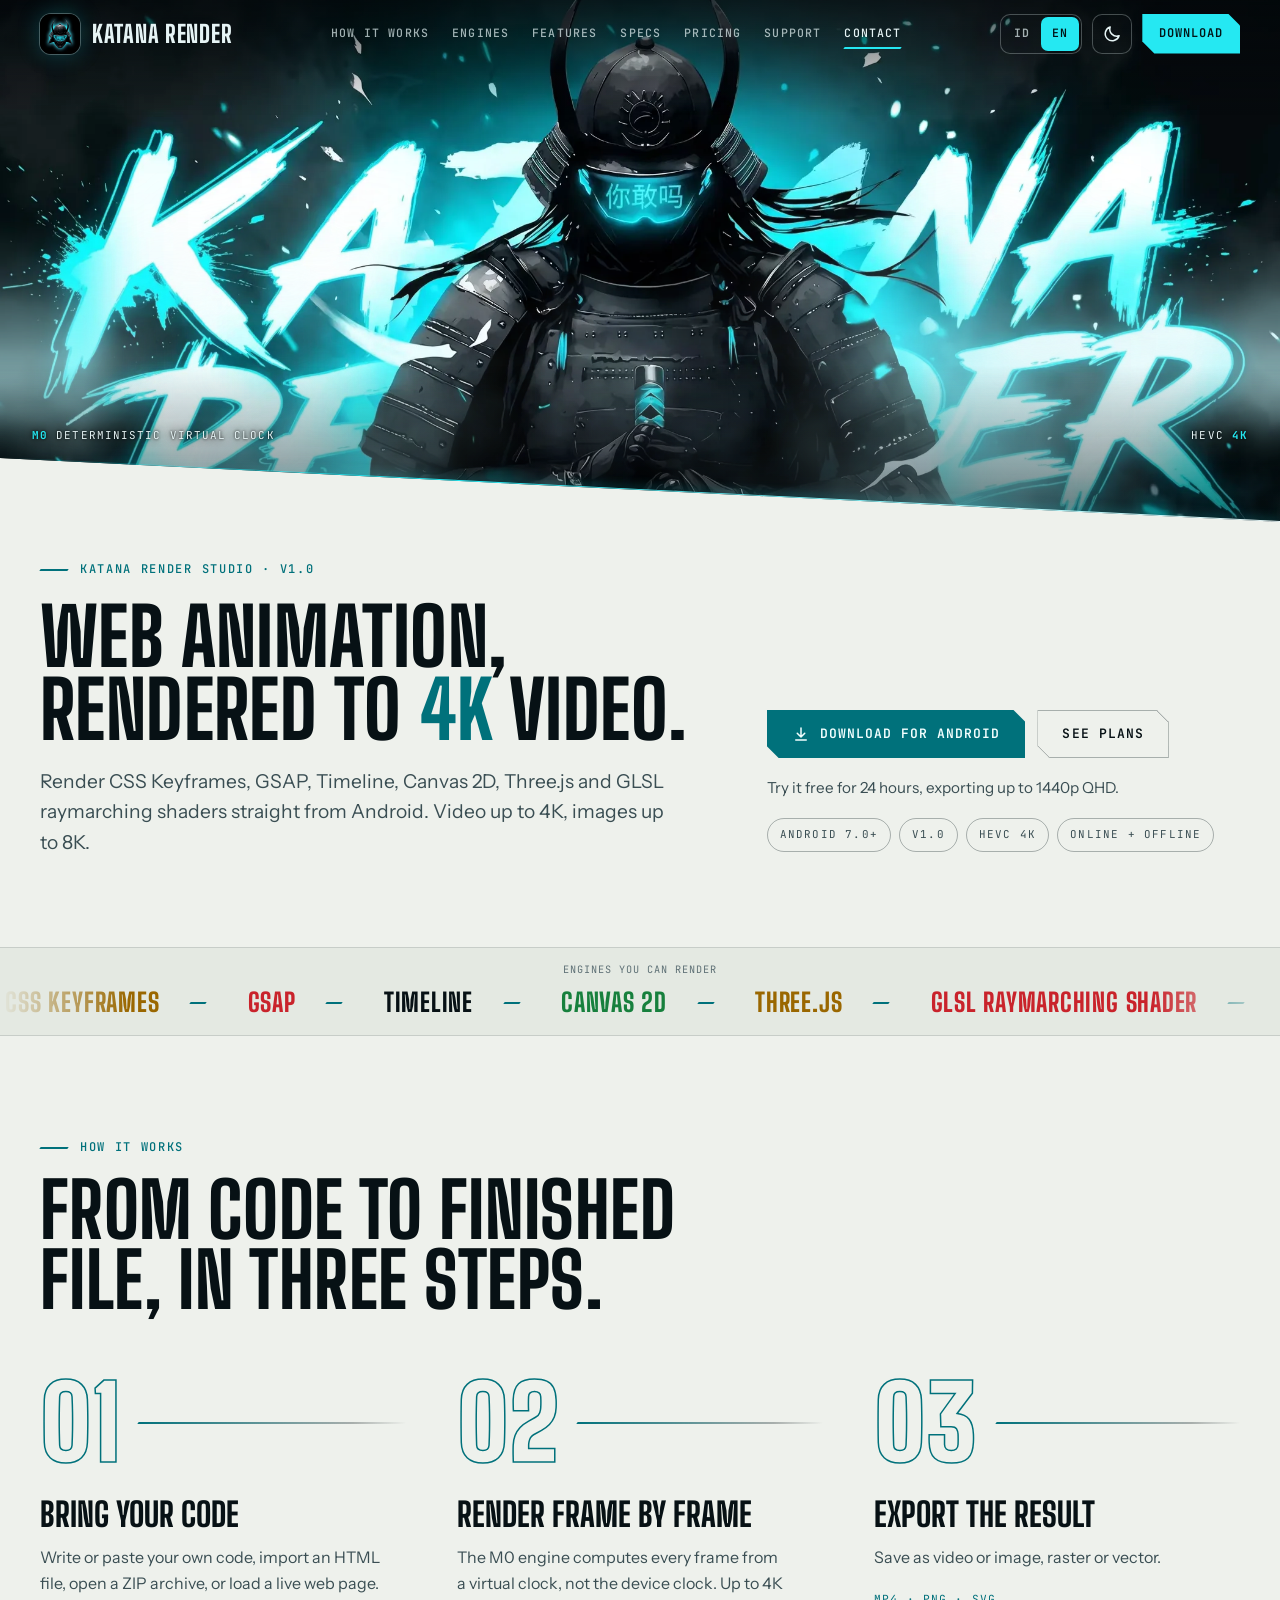
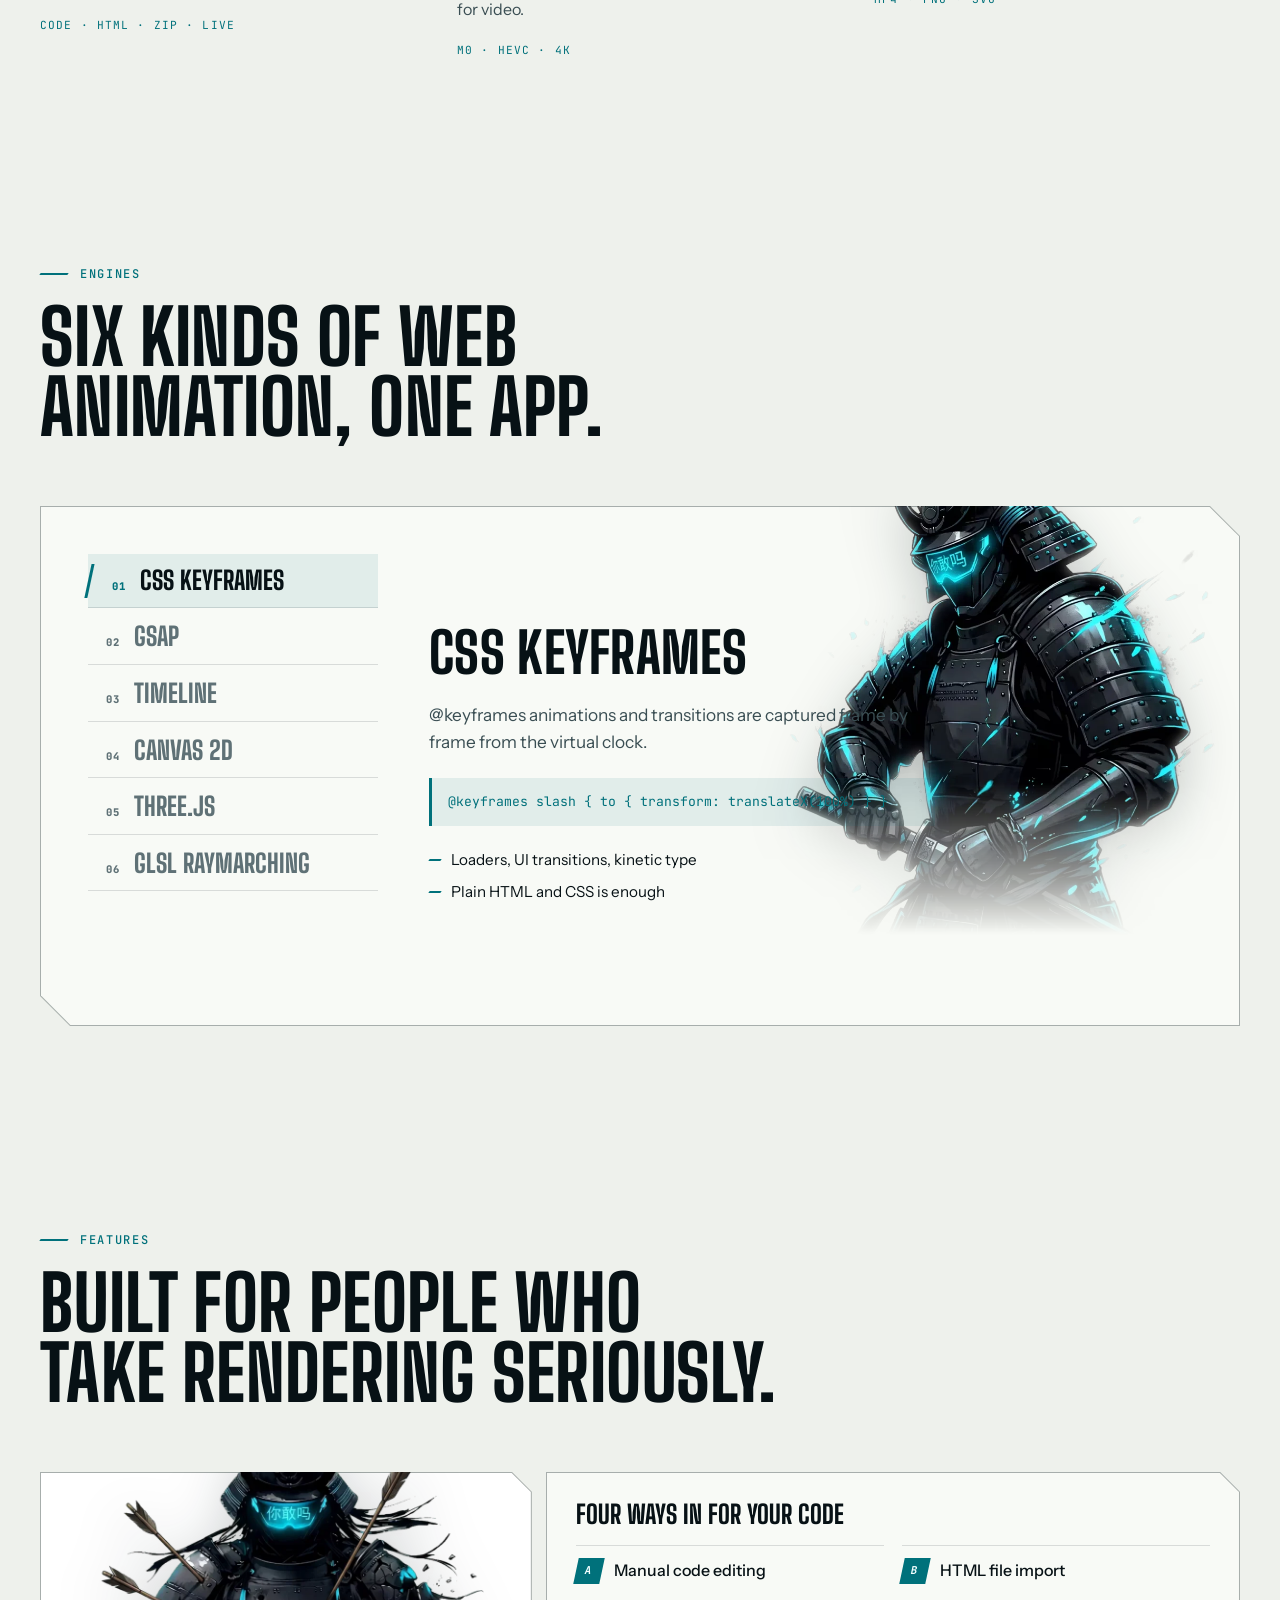
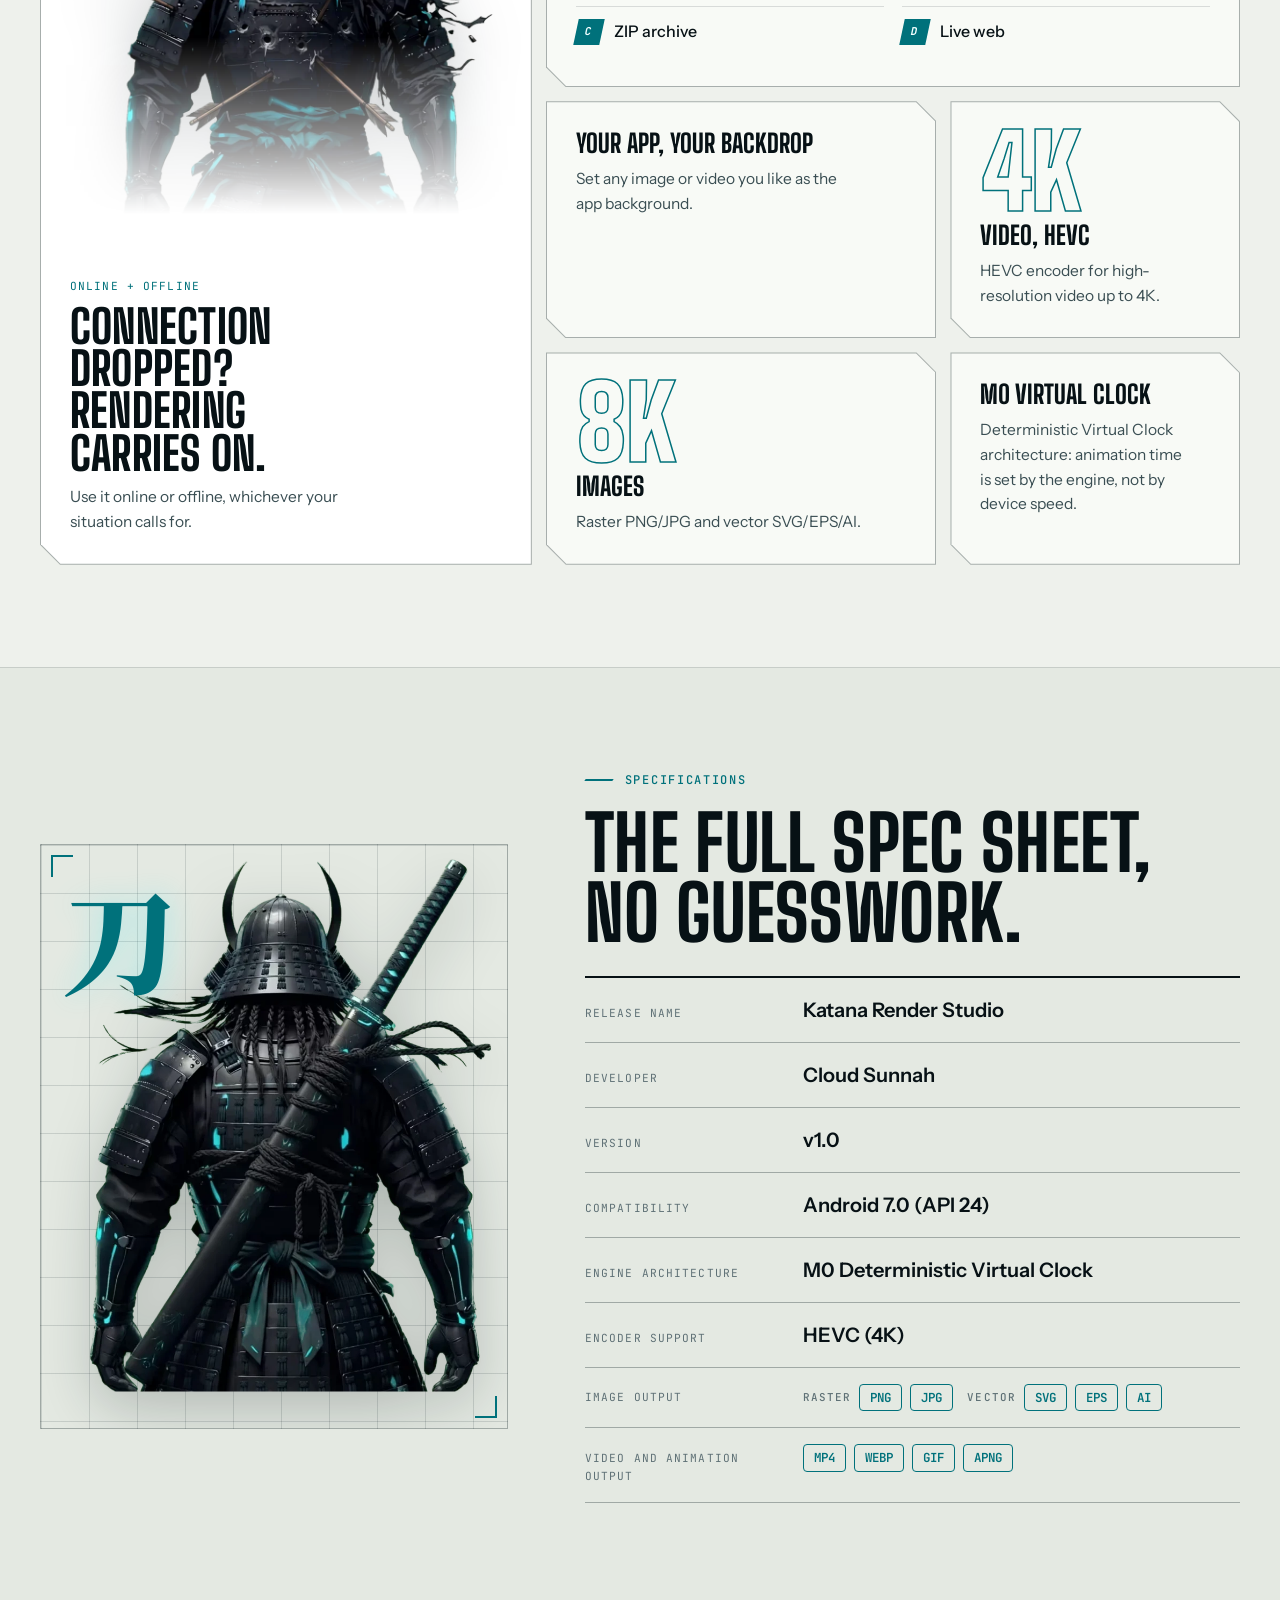
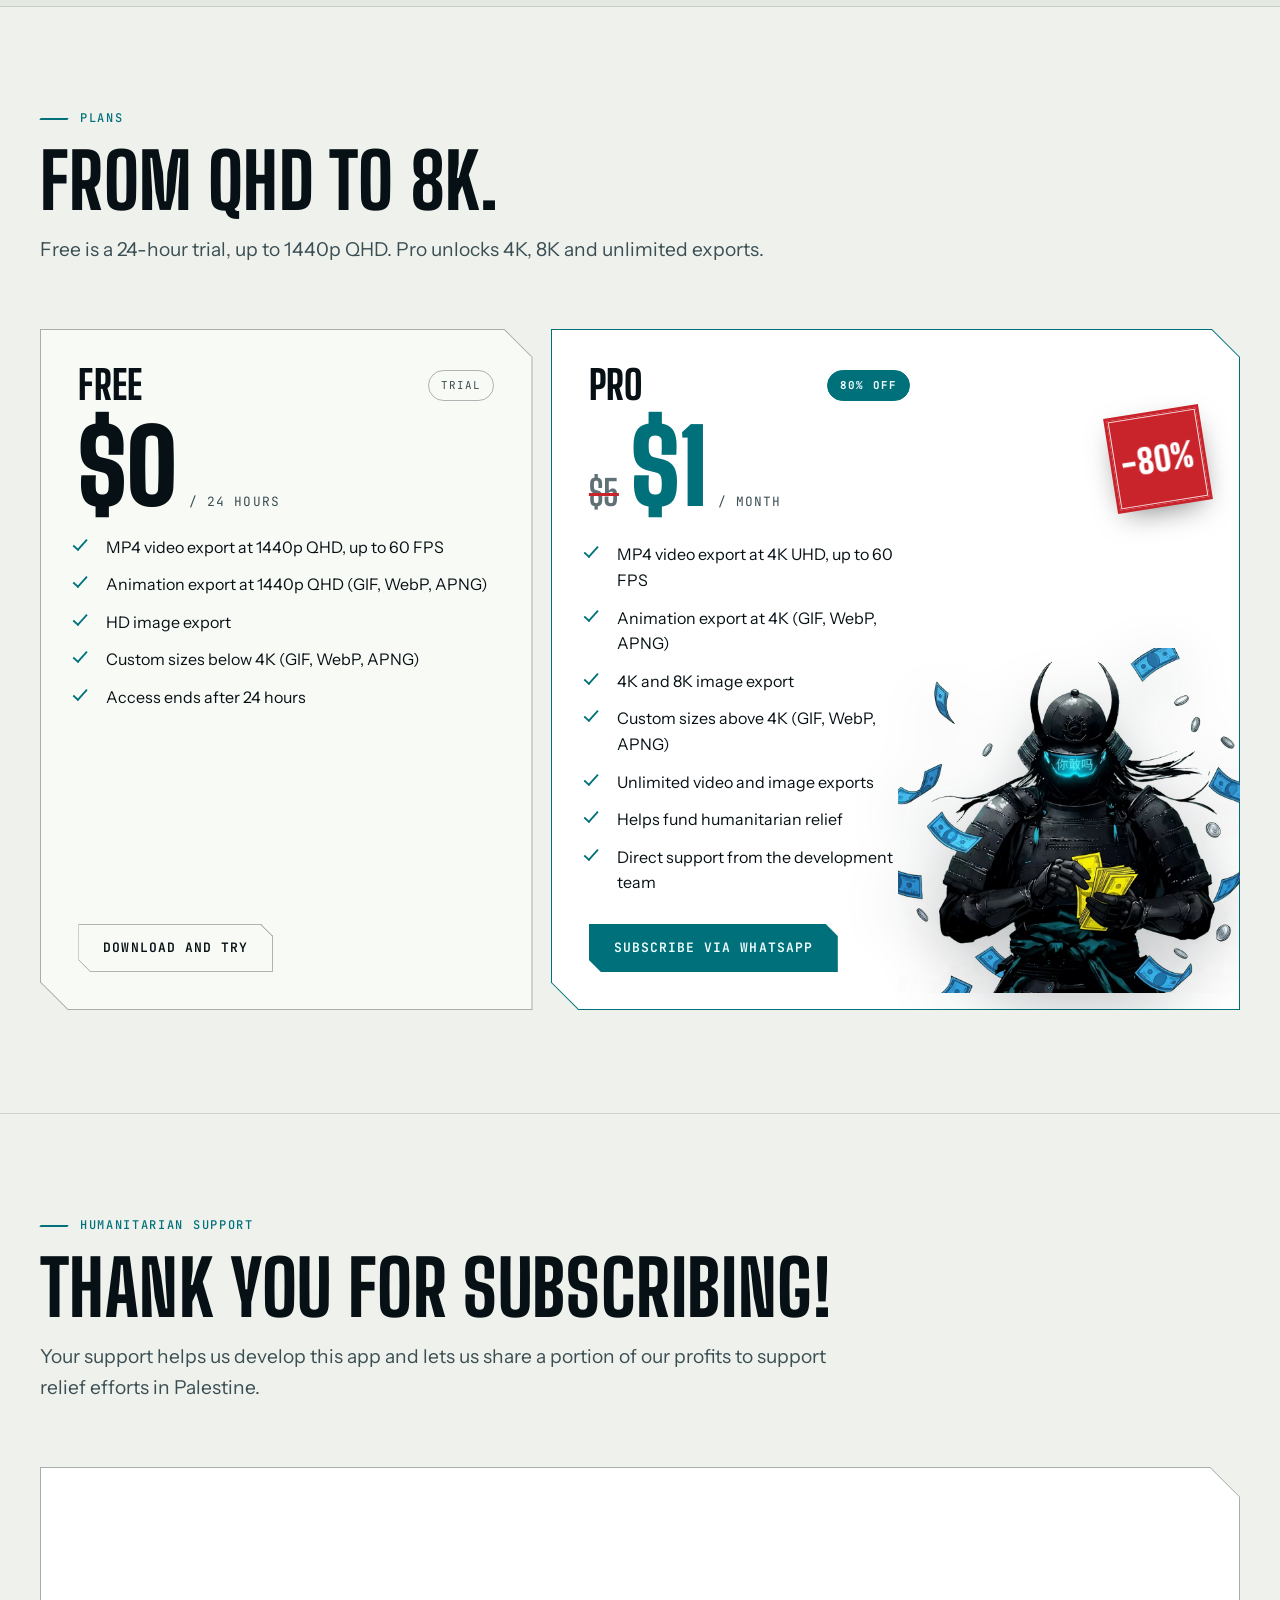
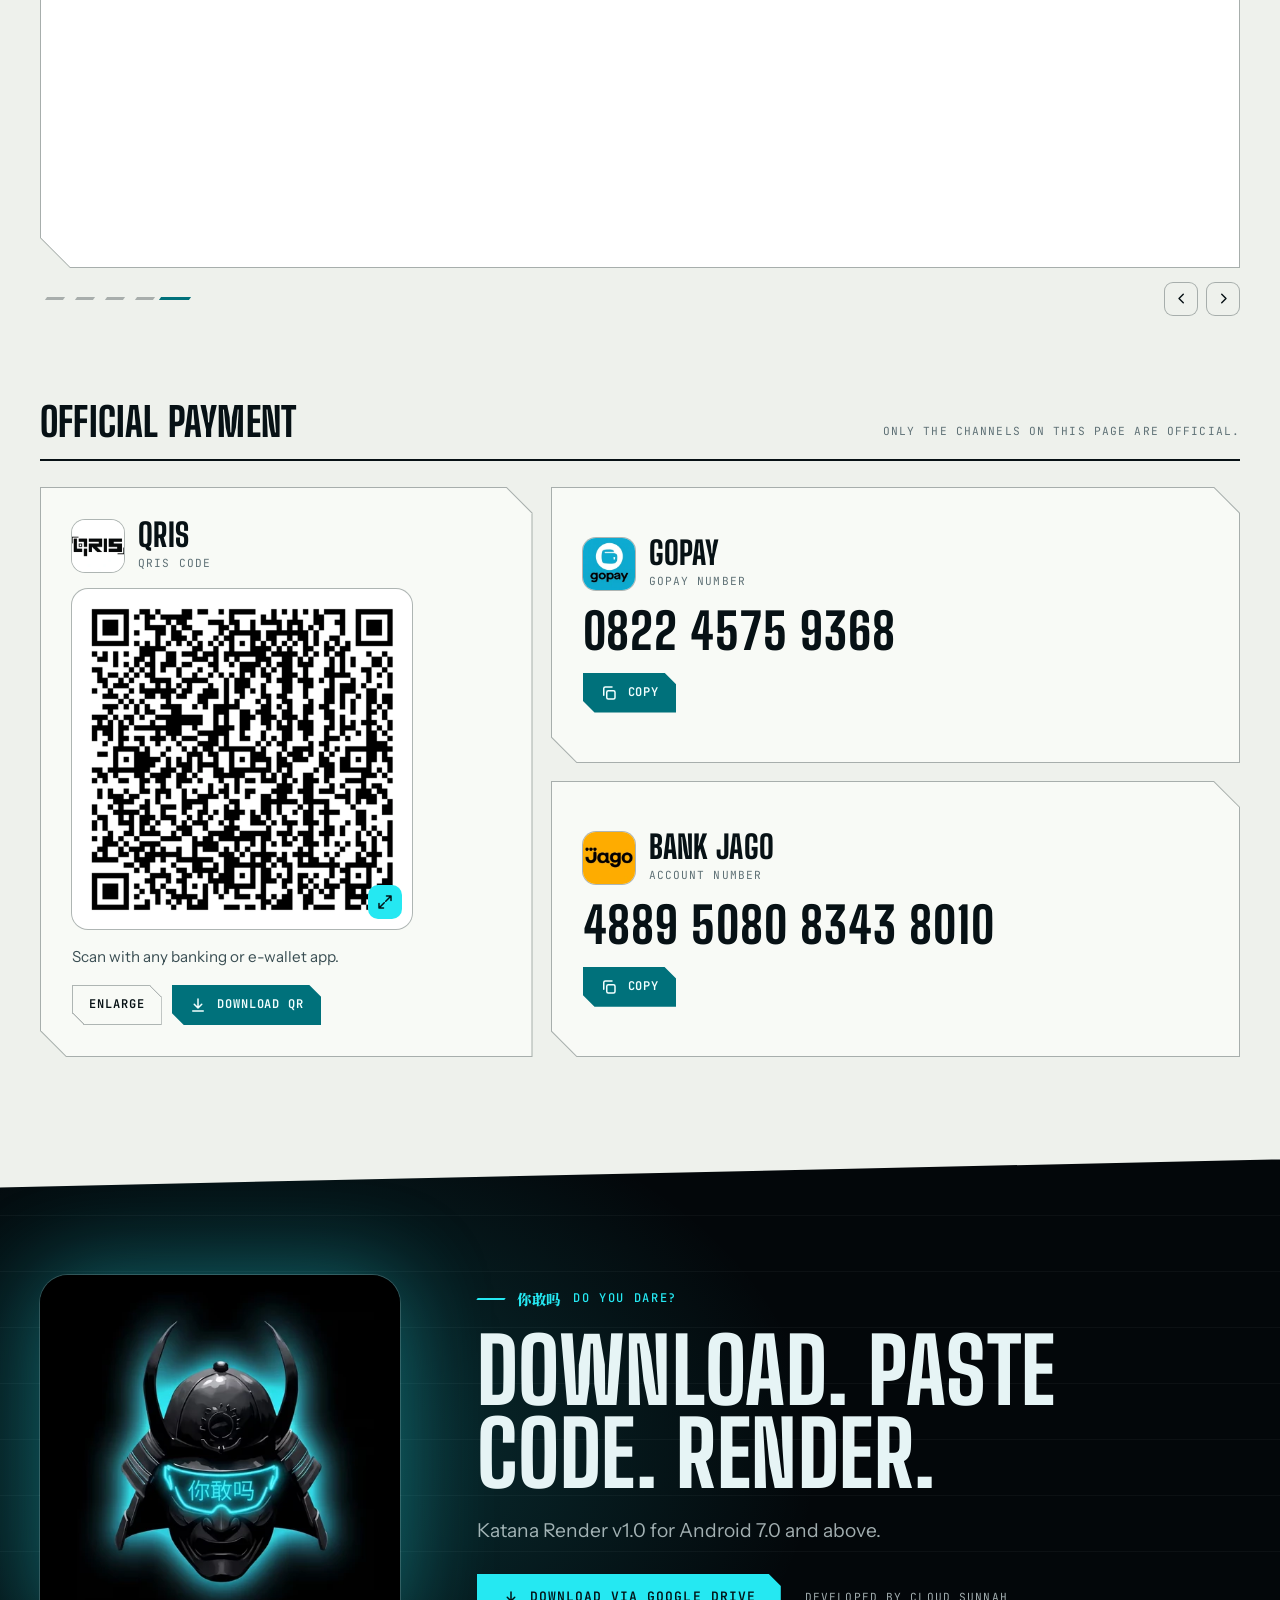
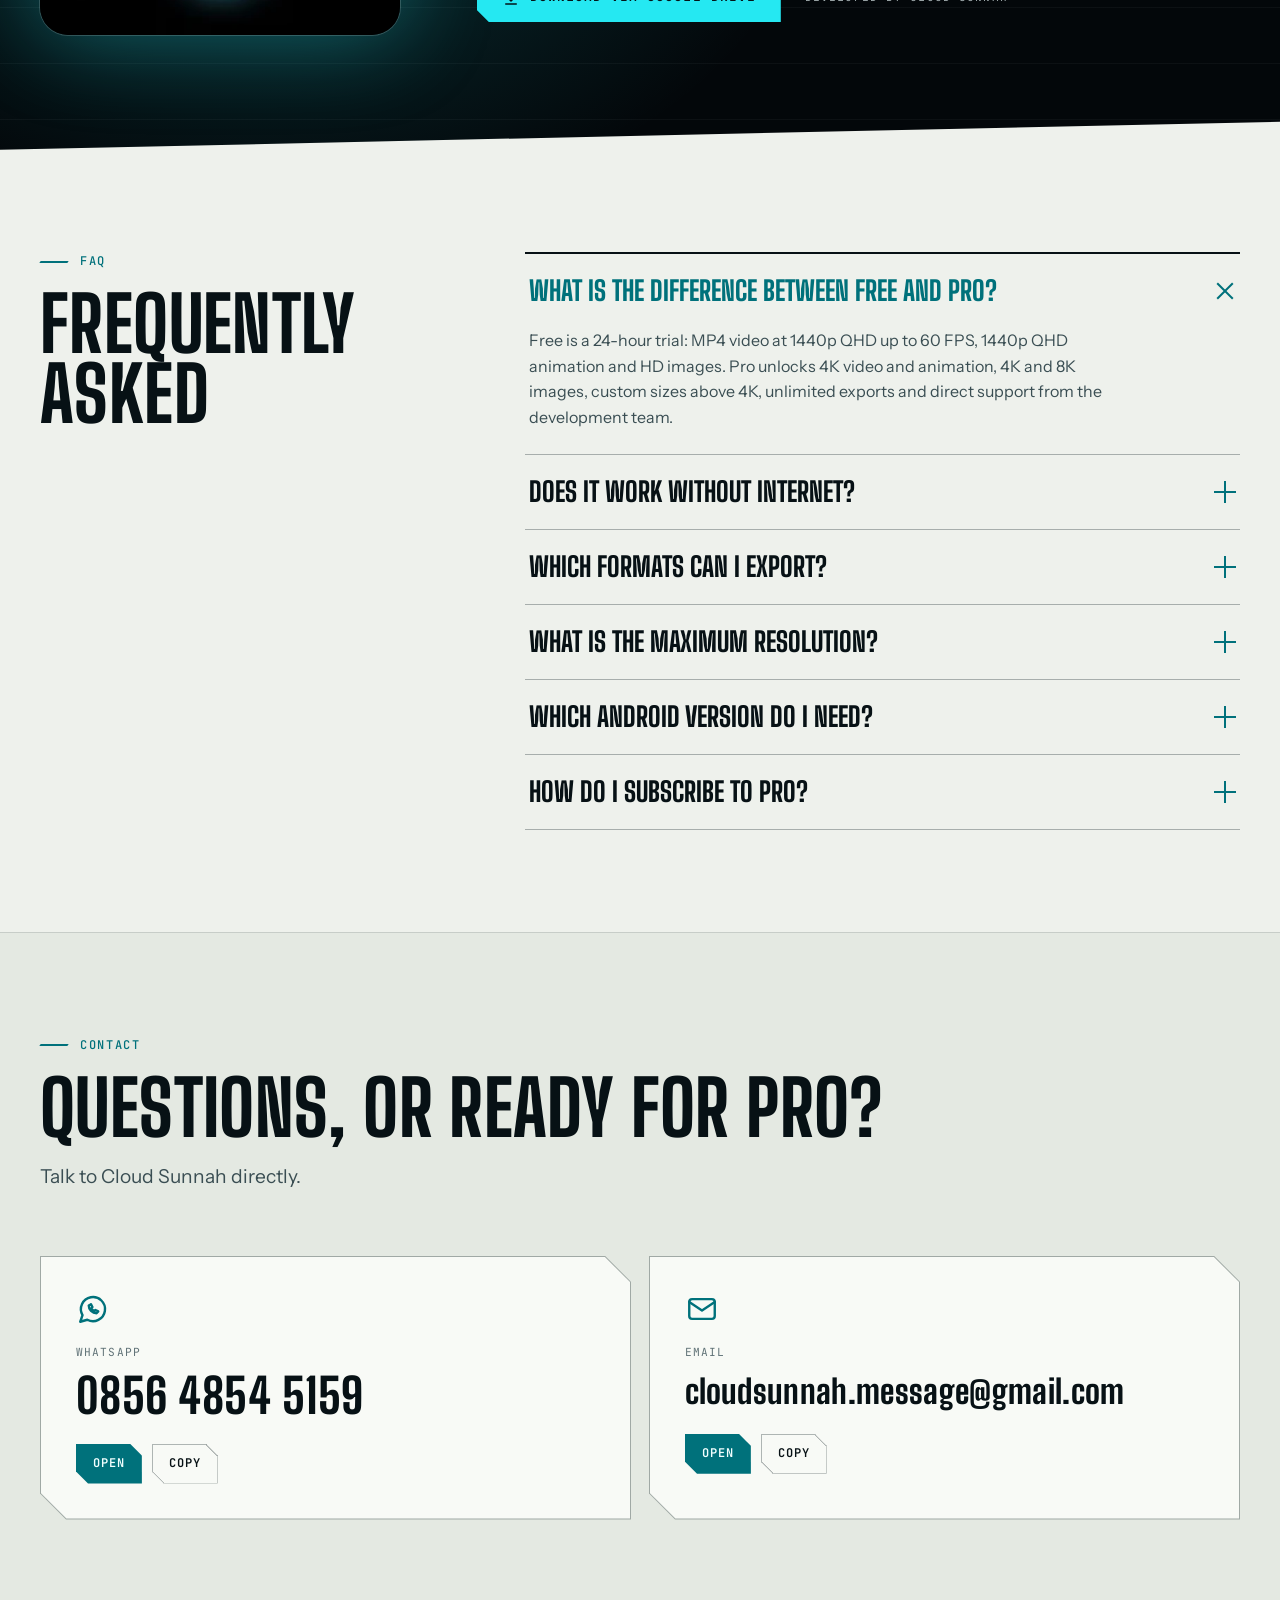
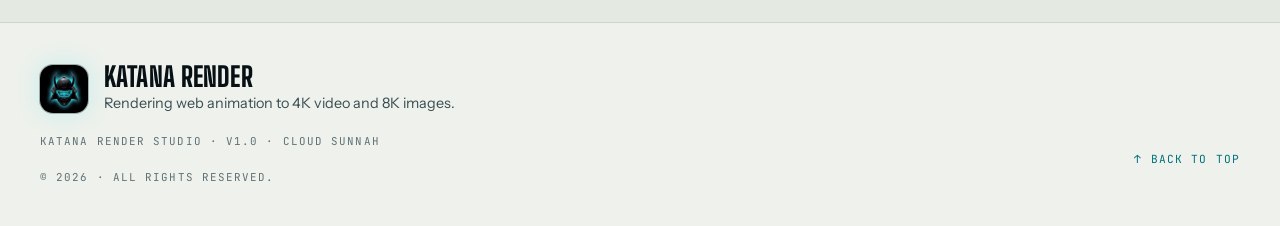
==== commit a0bf728d: "Add files via upload free pro" ====
--- a/index.html
+++ b/index.html
@@ -120,7 +120,7 @@
             </a>
             <a class="btn btn--ghost" href="#pricing" data-i18n="hero.cta2">Lihat paket</a>
           </div>
-          <p class="hero__note" data-i18n="hero.note">Coba gratis 24 jam. Semua fitur terbuka.</p>
+          <p class="hero__note" data-i18n="hero.note">Coba gratis 24 jam, ekspor hingga 1440p QHD.</p>
           <ul class="hero__chips mono" aria-label="Ringkasan">
             <li>Android 7.0+</li>
             <li>v1.0</li>
@@ -318,7 +318,7 @@
             <div class="sheet__row"><dt class="mono" data-i18n="spec.k6">Dukungan enkoder</dt><dd>HEVC (4K)</dd></div>
             <div class="sheet__row"><dt class="mono" data-i18n="spec.k7">Keluaran gambar</dt>
               <dd class="fmt"><span>Raster</span><b>PNG</b><b>JPG</b><span>Vector</span><b>SVG</b><b>EPS</b><b>AI</b></dd></div>
-            <div class="sheet__row"><dt class="mono" data-i18n="spec.k8">Keluaran video</dt>
+            <div class="sheet__row"><dt class="mono" data-i18n="spec.k8">Keluaran video dan animasi</dt>
               <dd class="fmt"><b>MP4</b><b>WEBP</b><b>GIF</b><b>APNG</b></dd></div>
           </dl>
         </div>
@@ -330,8 +330,8 @@
       <div class="container">
         <header class="section-head">
           <p class="eyebrow" data-reveal data-i18n="price.eyebrow">Paket</p>
-          <h2 class="h-display" data-reveal data-i18n="price.title">Satu set fitur. Dua lama akses.</h2>
-          <p class="lead" data-reveal data-i18n="price.lead">Semua fitur terbuka di kedua paket. Bedanya hanya durasi.</p>
+          <h2 class="h-display" data-reveal data-i18n="price.title">Dari QHD sampai 8K.</h2>
+          <p class="lead" data-reveal data-i18n="price.lead">Free untuk mencoba selama 24 jam, hingga 1440p QHD. Pro membuka 4K, 8K, dan ekspor tanpa batas jumlah.</p>
         </header>
 
         <div class="plans">
@@ -342,9 +342,11 @@
             </header>
             <p class="plan__price"><span class="plan__amt">$0</span><span class="plan__per" data-i18n="price.free.per">/ 24 jam</span></p>
             <ul class="plan__list">
-              <li data-i18n="price.1">Semua fitur terbuka</li>
-              <li data-i18n="price.free.2">Akses 24 jam (1 hari)</li>
-              <li data-i18n="price.free.3">Pasang dan langsung coba</li>
+              <li data-i18n="price.free.1">Ekspor video MP4 1440p QHD hingga 60 FPS</li>
+              <li data-i18n="price.free.2">Ekspor animasi 1440p QHD (GIF, WebP, APNG)</li>
+              <li data-i18n="price.free.3">Ekspor gambar HD</li>
+              <li data-i18n="price.free.4">Ukuran kustom di bawah 4K (GIF, WebP, APNG)</li>
+              <li data-i18n="price.free.5">Akses berhenti setelah 24 jam</li>
             </ul>
             <a class="btn btn--ghost plan__cta" data-download href="https://drive.google.com/file/d/1p0Or61ZKCvpSlq1IS3G8PipPp3eMgtTs/view?usp=drivesdk" target="_blank" rel="noopener" data-i18n="price.free.cta">Unduh dan coba</a>
           </article>
@@ -360,9 +362,13 @@
                 <span class="plan__amt">$1</span><span class="plan__per" data-i18n="price.pro.per">/ bulan</span>
               </p>
               <ul class="plan__list">
-                <li data-i18n="price.1">Semua fitur terbuka</li>
-                <li data-i18n="price.pro.2">Akses penuh 1 bulan</li>
-                <li data-i18n="price.pro.3">Harga normal $5/bulan, kini $1/bulan</li>
+                <li data-i18n="price.pro.1">Ekspor video MP4 4K UHD hingga 60 FPS</li>
+                <li data-i18n="price.pro.2">Ekspor animasi 4K (GIF, WebP, APNG)</li>
+                <li data-i18n="price.pro.3">Ekspor gambar 4K dan 8K</li>
+                <li data-i18n="price.pro.4">Ukuran kustom di atas 4K (GIF, WebP, APNG)</li>
+                <li data-i18n="price.pro.5">Ekspor video dan gambar tanpa batas jumlah</li>
+                <li data-i18n="price.pro.6">Ikut mendukung bantuan kemanusiaan</li>
+                <li data-i18n="price.pro.7">Dukungan langsung dari tim pengembang</li>
               </ul>
               <a class="btn plan__cta" id="wa-pro" href="https://wa.me/6285648545159" target="_blank" rel="noopener" data-wa="price.pro.msg" data-i18n="price.pro.cta">Berlangganan via WhatsApp</a>
             </div>
@@ -519,10 +525,10 @@
         </header>
 
         <div class="faq__list" data-reveal>
-          <details name="faq" open><summary><span data-i18n="faq.1.q">Apa bedanya Free dan Pro?</span></summary><p data-i18n="faq.1.a">Fiturnya sama, semuanya terbuka. Bedanya hanya durasi: Free 24 jam, Pro 1 bulan.</p></details>
+          <details name="faq" open><summary><span data-i18n="faq.1.q">Apa bedanya Free dan Pro?</span></summary><p data-i18n="faq.1.a">Free untuk mencoba selama 24 jam: video MP4 1440p QHD hingga 60 FPS, animasi 1440p QHD, dan gambar HD. Pro membuka video dan animasi 4K, gambar 4K dan 8K, ukuran kustom di atas 4K, ekspor tanpa batas jumlah, serta dukungan langsung dari tim pengembang.</p></details>
           <details name="faq"><summary><span data-i18n="faq.2.q">Bisa dipakai tanpa internet?</span></summary><p data-i18n="faq.2.a">Bisa. Katana Render dapat dipakai online maupun offline.</p></details>
-          <details name="faq"><summary><span data-i18n="faq.3.q">Format apa saja yang bisa diekspor?</span></summary><p data-i18n="faq.3.a">Video: MP4, WEBP, GIF, APNG. Gambar: PNG dan JPG (raster), SVG, EPS, dan AI (vektor).</p></details>
-          <details name="faq"><summary><span data-i18n="faq.4.q">Berapa resolusi maksimalnya?</span></summary><p data-i18n="faq.4.a">Video hingga 4K dengan enkoder HEVC, gambar hingga 8K.</p></details>
+          <details name="faq"><summary><span data-i18n="faq.3.q">Format apa saja yang bisa diekspor?</span></summary><p data-i18n="faq.3.a">Video: MP4. Animasi: GIF, WebP, dan APNG. Gambar: PNG dan JPG (raster), SVG, EPS, dan AI (vektor).</p></details>
+          <details name="faq"><summary><span data-i18n="faq.4.q">Berapa resolusi maksimalnya?</span></summary><p data-i18n="faq.4.a">Free: video hingga 1440p QHD, gambar HD, dan animasi 1440p QHD atau ukuran kustom di bawah 4K. Pro: video 4K UHD, gambar hingga 8K, dan animasi 4K atau ukuran kustom di atas 4K.</p></details>
           <details name="faq"><summary><span data-i18n="faq.5.q">Butuh Android versi berapa?</span></summary><p data-i18n="faq.5.a">Android 7.0 (API 24) atau lebih baru.</p></details>
           <details name="faq"><summary><span data-i18n="faq.6.q">Bagaimana cara berlangganan Pro?</span></summary><p data-i18n="faq.6.a">Hubungi Cloud Sunnah lewat WhatsApp atau email di bagian kontak di bawah.</p></details>
         </div>
--- a/css/components/pricing.css
+++ b/css/components/pricing.css
@@ -14,6 +14,10 @@
   padding: clamp(24px, 3vw, 40px);
   overflow: hidden;
 }
+
+/* Free lebih pendek dari Pro: tombol tetap rata di dasar kartu */
+.plan--free { grid-template-rows: auto auto 1fr auto; }
+.plan--free .plan__list { align-content: start; }
 
 .plan--pro {
   --cut-line: var(--accent);
@@ -99,6 +103,7 @@
 
 @media (max-width: 1020px) {
   .plans { grid-template-columns: 1fr; }
+  .plan--free { grid-template-rows: none; }
 }
 
 @media (max-width: 620px) {
